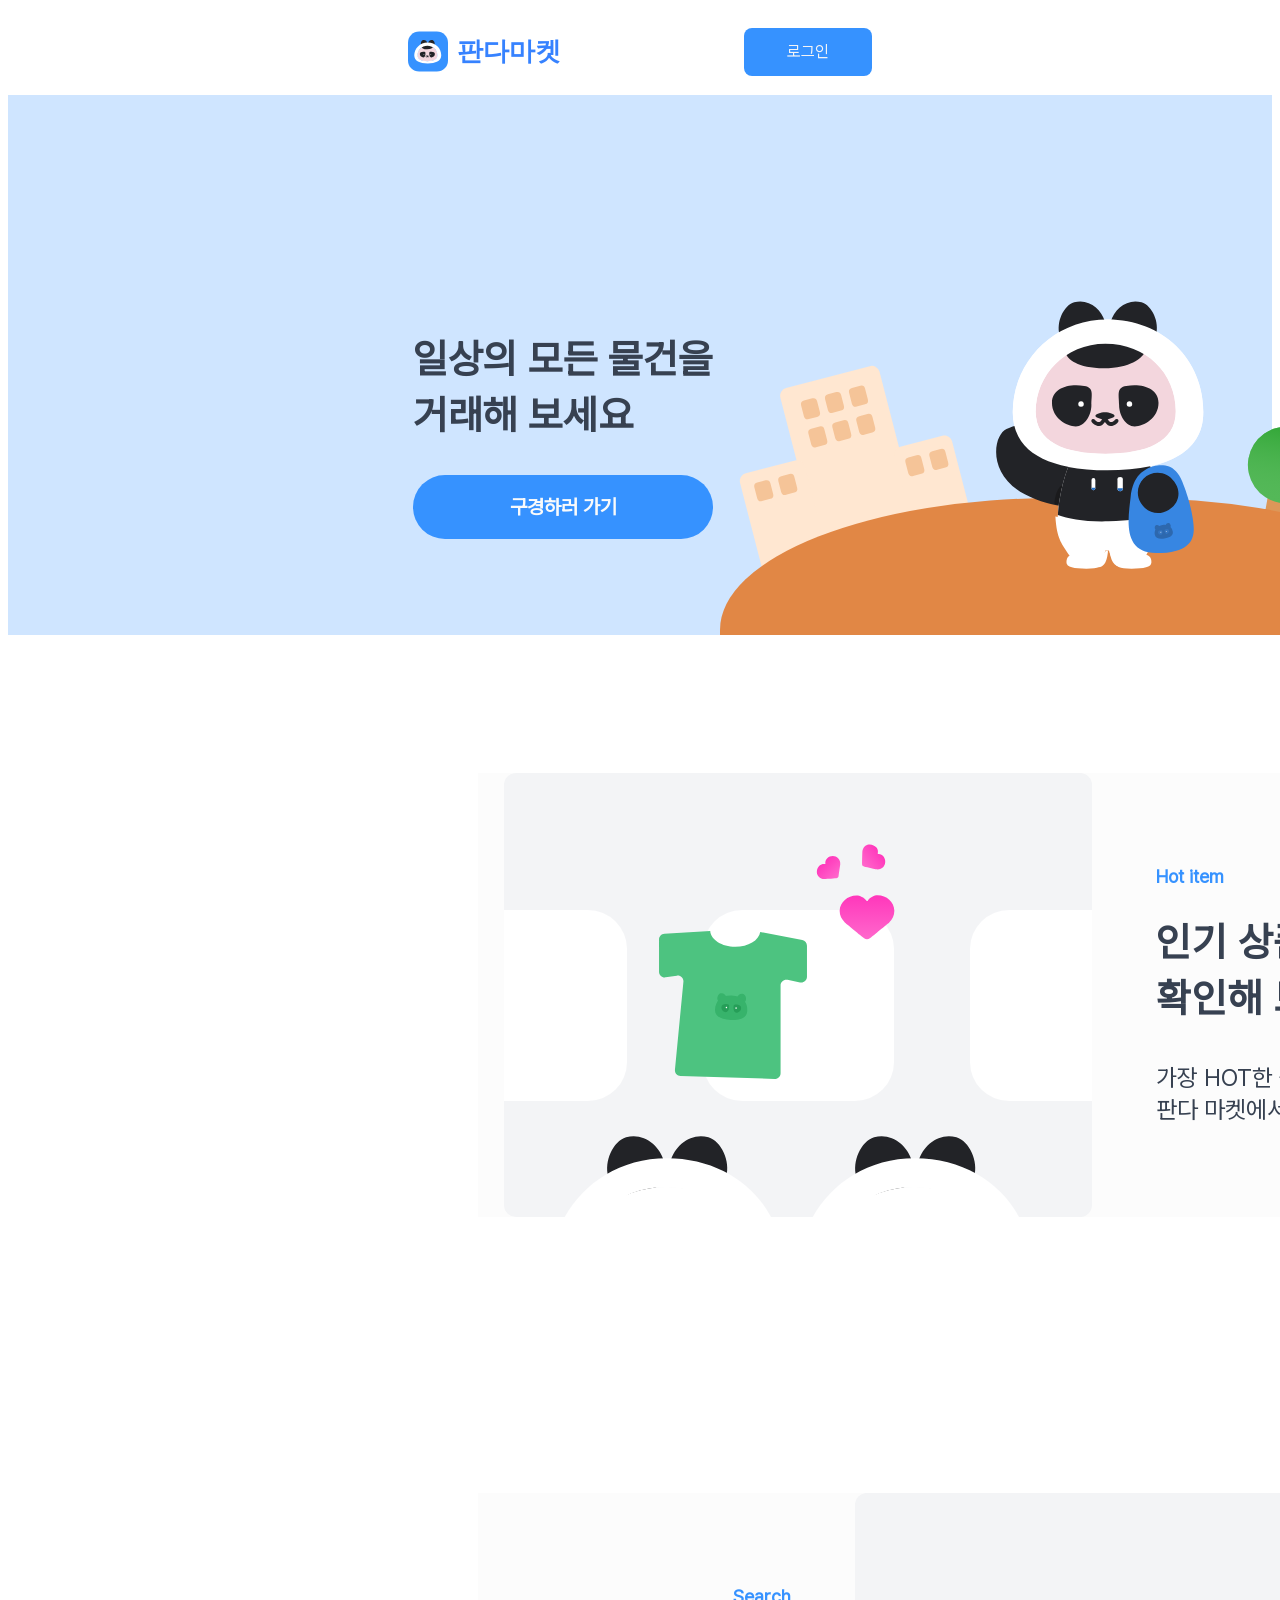
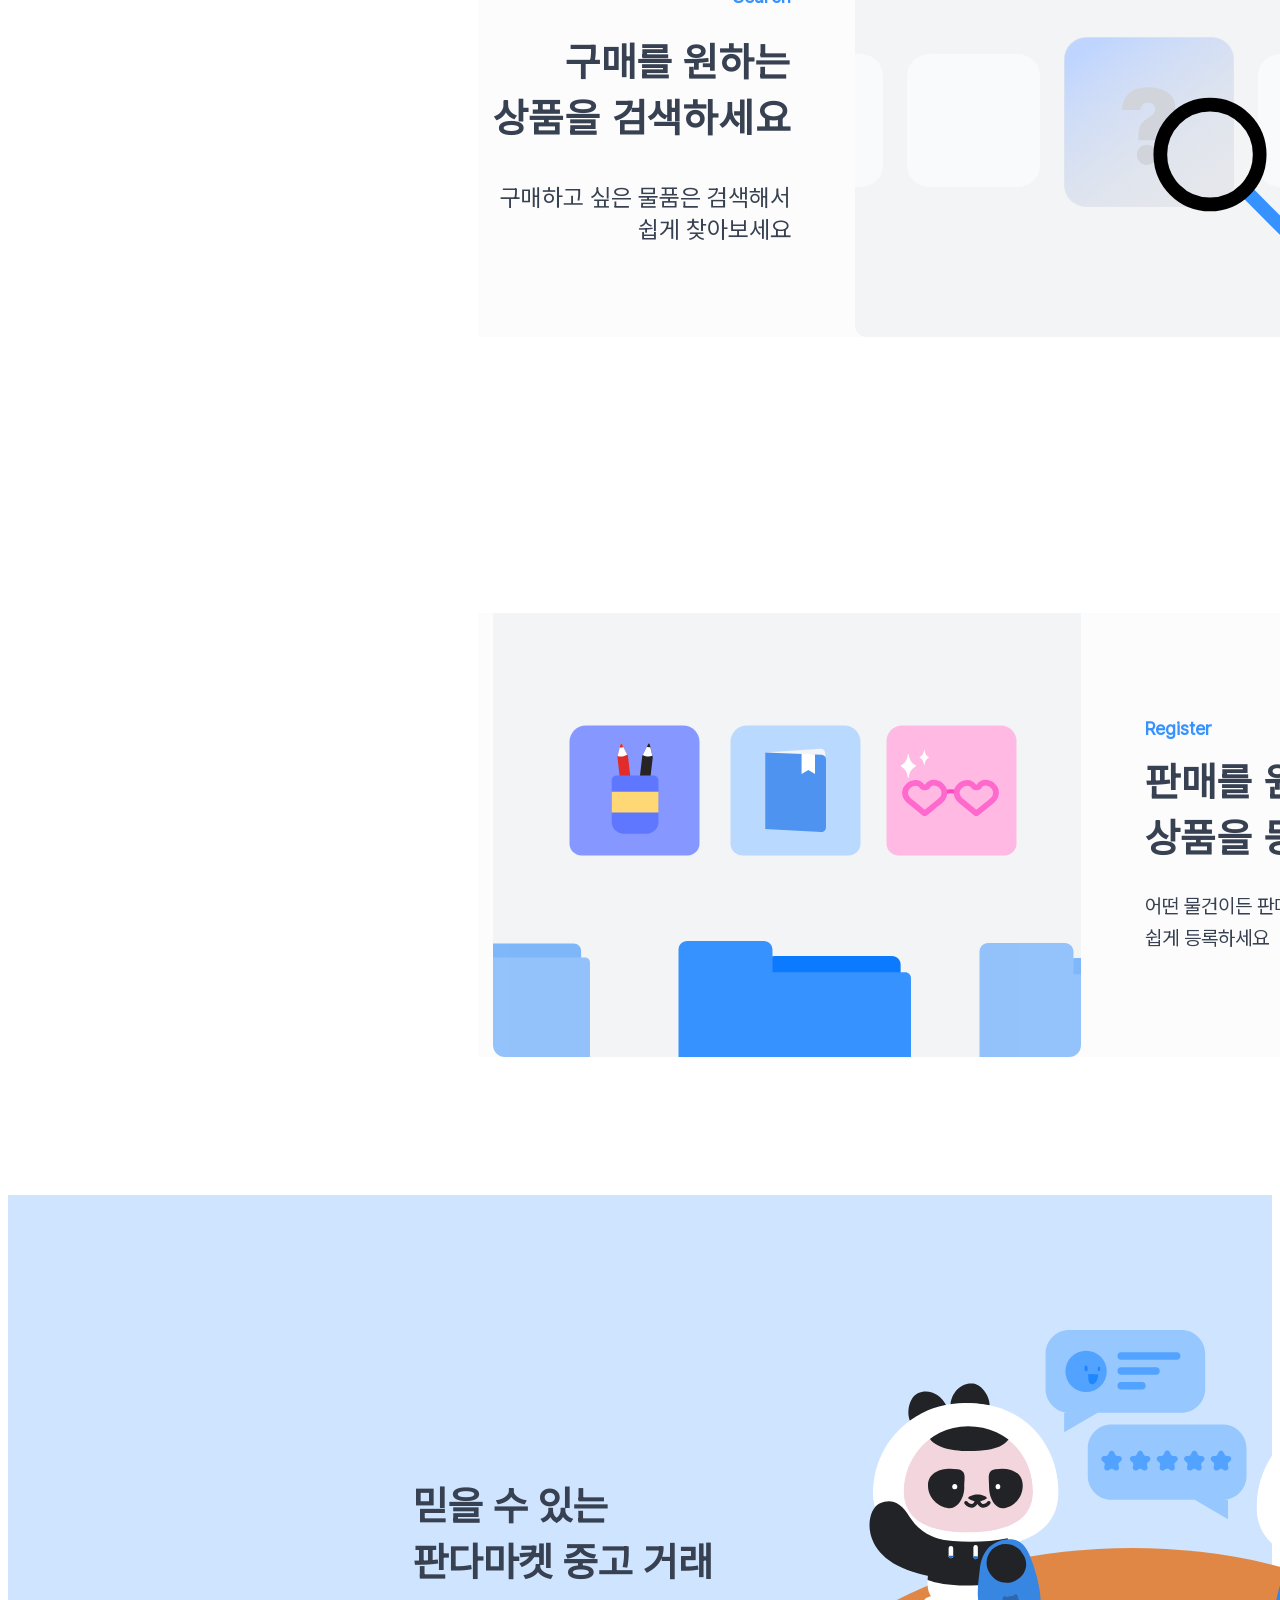
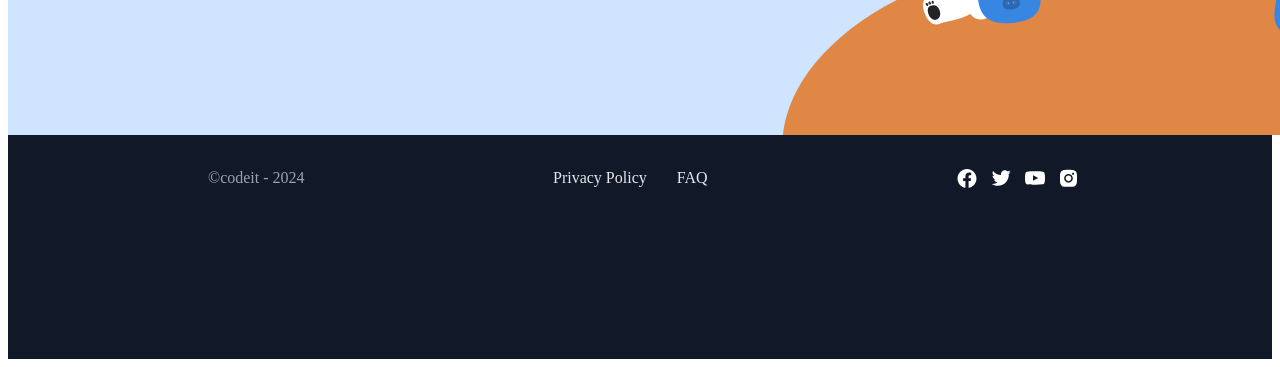
==== index.html @ dc5af56f "스프린트1 미션 제출" ====
<!DOCTYPE html>
<html lang="ko">
  <head>
    <meta charset="utf-8">
    <title>Mission 1</title>
    <link rel="stylesheet" href="./style.css">
    <link rel="stylesheet" href="./reset.css">
  </head>
  <body>
    <header class="navigation">
      <div class="container">
        <div class="logo">
          <img src="./imges/판다 얼굴.svg" alt="로고"/>
            <h1 class="title">판다마켓</h1>
        </div>
            <a class="a_login" href="/login">로그인</a>
      </div>
    </header>
    <div class="top">
      <div class="frame">
          <div class="link1">
            <div class="deal">일상의 모든 물건을</br> 거래해 보세요</div>
            <a class="look" href="/items">
              <div class="looktext">구경하러 가기</div>
            </a>
          </div>
          <div class="panda_full">
            <img class="buliding" src="./imges/Group 33673.svg" alt="건물"/>
            <div class="panda_img">
              <img class="pan_head" src="./imges/Ellipse 1.svg" alt="판다머리"/>
              <img class="pan_leftpaw" src="./imges/Ellipse 10.svg" alt="판다왼발"/>
              <img class="pan_rightpaw" src="./imges/Ellipse 9.svg" alt="판다오른발"/>
              <img class="pan_hoodright" src="./imges/Group 10.svg" alt="후드오른쪽"/>
              <img class="pan_hoodleft" src="./imges/Group 11.svg" alt="후드왼쪽"/>
              <img class="pan_bagimg" src="./imges/Group 14.svg" alt="가방그림"/>
              <img class="pan_face" src="./imges/Group 33650.svg" alt="얼굴"/>
              <img class="pan_hoodfront" src="./imges/Intersect.svg" alt="후드앞"/>
              <img class="pan_leftarm" src="./imges/Rectangle 2.svg" alt="왼팔"/>
              <img class="pan_upper" src="./imges/Subtract.svg" alt="상체"/>
              <img class="pan_rightarm" src="./imges/Vector 10.svg" alt="오른팔"/>
              <img class="pan_rightshoulder" src="./imges/Vector 13.svg" alt="오른어깨"/>
              <img class="pan_rightarmpit" src="./imges/Vector 14.svg" alt="오른겨"/>
              <img class="pan_rightback" src="./imges/Vector 15.svg" alt="오른뒷"/>
              <img class="pan_leftback" src="./imges/Vector 16.svg" alt="왼뒷"/>
              <img class="pan_front" src="./imges/Vector 3.svg" alt="앞"/>
              <img class="pan_rightthigh" src="./imges/Vector 4.svg" alt="오른벅지"/>
              <img class="pan_leftthigh" src="./imges/Vector 5.svg" alt="왼허벅지"/>
              <img class="pan_bag" src="./imges/Vector 6.svg" alt="가방"/>
            
            </div>
            <img class="tree1" src="./imges/Group 33588.svg" alt="나무"/>
            <img class="tree2" src="./imges/Group 33589.svg" alt="나무"/>
            <div class="floor"></div>
          </div>
      </div>
    </div>
    <div class="thebody">
        <div class="section1">
          <div class="box1">
              <div class="homeimg1">
                <div class="st_box1"></div>
                <div class="st_box2"></div>
                <div class="st_box3"></div>
                <img class="clothes" src="./imges/Group 33611.svg" alt="옷"/>
                <img class="heart1" src="./imges/Icon.svg" alt="하트"/>
                <img class="heart2" src="./imges/Icon2.svg" alt="하트"/>
                <img class="heart3" src="./imges/Icon3.svg" alt="하트"/>
                <img class="head1" src="./imges/Group 33627.svg" alt="머리"/>
                <img class="head2" src="./imges/Group 33628.svg" alt="머리"/>
              </div>
              <div class="tx1">
                <div class="text1">Hot item</div>
                <div class="text2"> 인기 상품을</br>확인해 보세요</div>
                <div class="text3">가장 HOT한 중고거래 물품을</br>판다 마켓에서 확인해 보세요</div>
              </div>
          </div>
        </div>
        <div class="section2">
          <div class="box2">
              <div class="tx2">
                <div class="text11">Search</div>
                <div class="text22">구매를 원하는</br>상품을 검색하세요</div>
                <div class="text33">구매하고 싶은 물품은 검색해서</br>쉽게 찾아보세요</div>
              </div>
              <div class="homeimg1">
                <div class="st2_box1"></div>
                <div class="st2_box2"></div>
                <div class="st2_box3"></div>
                <div class="st2_box4"></div>
                <div class="st2_box5"></div>
                <img class="question" src="./imges/Group 33629.svg" alt="물음표"/>
                <img class="glasses" src="./imges/Group 33604.svg" alt="돋보기"/>
              </div>
          </div>
        </div>
        <div class="section3">
          <div class="box3">
            <div class="homeimg3">
              <img class="file1" src="./imges/Group 33609.svg" alt="파일"/>
              <img class="file2" src="./imges/Group 33609.svg" alt="파일"/>
              <img class="file3" src="./imges/Group 33609.svg" alt="파일"/>
              <img class="pencil" src="./imges/Group 33615.svg" alt="연필통"/>
              <img class="note" src="./imges/Group 33619.svg" alt="노트"/>
              <img class="heartglasses" src="./imges/Group 33623.svg" alt="안경"/>
            </div>
            <div class="tx1">
              <div class="text1">Register</divs>
              <div class="text2">판매를 원하는</br>상품을 등록하세요</div>
              <div class="text3333">어떤 물건이든 판매하고 싶은 상품을</br>쉽게 등록하세요</div>
            </div>
          </div>
        </div>
      </div>
    </div>
    <div class="bottom">
      <div class="frame2">
        <div class="link2">
          <div class="deal2">믿을 수 있는</br> 판다마켓 중고 거래</div>
        </div>
        <div class="panda_full2">
          <div class="pandagroup">
            <div class="panda1">
              <img class="pan2_head" src="./imges/Ellipse 1.svg" alt="머리"/>
              <img class="pan2_ear" src="./imges/Group 1.svg" alt="귀"/>
              <img class="pan2_hoodright" src="./imges/Group 10.svg" alt="후드오른쪽"/>
              <img class="pan2_hoodleft" src="./imges/Group 11.svg" alt="후드왼쪽"/>
              <img class="pan2_bagimg" src="./imges/Group 14.svg" alt="가방그림"/>
              <img class="pan2_foot" src="./imges/Group 33651.svg" alt="발"/>
              <img class="pan2_leftleg" src="./imges/Group 33652.svg" alt="왼다리"/>
              <img class="pan2_face" src="./imges/Group 33655.svg" alt="얼굴"/>
              <img class="pan2_toe" src="./imges/Group 33684.svg" alt="발가락"/>
              <img class="pan2_hoodfront" src="./imges/Intersect.svg" alt="후드앞"/>
              <img class="pan2_leftarm" src="./imges/Rectangle 2.svg" alt="왼팔"/>
              <img class="pan2_rightarm" src="./imges/Vector 17.svg" alt="오른팔"/>
              <img class="pan2_leftfoot" src="./imges/Vector 29.svg" alt="왼발"/>
              <img class="pan2_front" src="./imges/Vector 3.svg" alt="앞"/>
              <img class="pan2_bag" src="./imges/Vector 6.svg" alt="가방"/>
            </div>
            <div class="panda2">
              <img class="pan2_head" src="./imges/Ellipse 1.svg" alt="머리"/>
              <img class="pan2_eye" src="./imges/Group 33687.svg" alt="눈"/>
              <img class="pan2_ear" src="./imges/Group 1.svg" alt="귀"/>
              <img class="pan2_hoodright" src="./imges/Group 10.svg" alt="후드오른쪽"/>
              <img class="pan2_hoodleft" src="./imges/Group 11.svg" alt="후드왼쪽"/>
              <img class="pan2_bagimg" src="./imges/Group 14.svg" alt="가방그림"/>
              <img class="pan2_foot" src="./imges/Group 33651.svg" alt="발"/>
              <img class="pan2_leftleg" src="./imges/Group 33652.svg" alt="왼다리"/>
              <img class="pan2_face" src="./imges/Group 336511.svg" alt="얼굴" style="transform: scaleX(-1);"/>
              <img class="pan2_toe" src="./imges/Group 33684.svg" alt="발가락"/>
              <img class="pan2_hoodfront" src="./imges/Intersect.svg" alt="후드앞"/>
              <img class="pan2_leftarm" src="./imges/Rectangle 2.svg" alt="왼팔"/>
              <img class="pan2_rightarm" src="./imges/Vector 17.svg" alt="오른팔"/>
              <img class="pan2_leftfoot" src="./imges/Vector 29.svg" alt="왼발"/>
              <img class="pan2_front" src="./imges/Vector 3.svg" alt="앞"/>
              <img class="pan2_bag" src="./imges/Vector 6.svg" alt="가방"/>
            </div>
          <div class="panda2">

            </div>
            <img class="chatbox1" src="./imges/Group 33693.svg" alt="말풍선"/>
            <img class="chatbox2" src="./imges/Group 33694.svg" alt="말풍선"/>
            <div class="floor2"></div>
          </div>
        </div>
    </div>
    </div>
    <footer class="navigation2">
        <div class="footerframe">
          <div class="footertext">©codeit - 2024</div>
          <div class="footertext2">
            <a class="ft" href="/privacy">Privacy Policy</a>
            <a class="ft" href="/faq">FAQ</a>
          </div>
          <div class="footerimg">
            <a href="https://www.facebook.com" target="_blank"><img class="footericon" src="./imges/Group.svg" alt="페이스북"/> </a>
            <a href="https://www.twitter.com" target="_blank"><img class="footericon" src="./imges/ic_twitter.svg" alt="트위터"/></a>
            <a href="https://www.youtube.com" target="_blank"><img class="footericon" src="./imges/Group2.svg" alt="유튜브"/></a>
            <a href="https://www.instagram.com" target="_blank"><img class="footericon" src="./imges/ic_instagram.svg" alt="인스타그램"/></a>
          </div>
        </div>
    </footer>
  </body>
</html>
---- style.css ----
@font-face {
    font-family: 'Pretendard';
    src: url('./PretendardVariable.woff2') format('woff2');
    font-weight: normal;
    font-style: normal;
  }

.container{
    display: flex;
    justify-content: space-between;
    align-items: center;
    width: 100%;
    max-width: 1920px;
    margin: 0 auto;
    padding: 0 200px;
    box-sizing: border-box;
}

.navigation{
    /* display: flex; */
    padding: 9px 200px;
    position: sticky;
    top: 0px;
    background-color: #fff;
    z-index: 15;
}

.logo{
    display: flex;
    gap: 8.592px;
}

.title{
    color: #3682ff;
    font-family: "ROKAF Sans";
    font-size: 25.633px;
    font-style: normal;
    font-weight: 700;
    line-height: normal;
}

.a_login{
    text-decoration: none;
    display: flex;
    width: 128px;
    height: 48px;
    /* padding: 12px 23px; */
    justify-content: center;
    align-items: center;

    border-radius: 8px;
    background-color: #3692ff;

    color: #f3f4f6;
    font-family: Pretendard;
    cursor: pointer;
}

.top{
    background-color: #cfe5ff;
    height: 540px;
    flex-shrink: 0;
}

.frame{
    max-width: 1110px;
    display: inline-flex;
    align-items: center;
    gap: 7px;
    margin: 200px 405px 0px;
}

.link1{
    display: flex;
    padding-bottom: 60px;
    flex-direction: column;
    justify-content: center;
    align-items: flex-start;
    gap: 32px;
}

.deal{
    color: #374151;
    font-family: Pretendard;
    font-size: 40px;
    font-style: normal;
    font-weight: 700;
    line-height: 140%;
    flex-shrink: 0;
    white-space: nowrap;
}

.look{
    display: flex;
    padding: 16px 124px;
    justify-content: center;
    align-items: center;
    gap: 10px;

    border-radius: 40px;
    background-color: #3692ff;
    text-decoration: none;
    
}
.looktext{
    color: #f9fafb;
    text-align: center;
    font-family: Pretendard;
    font-size: 20px;
    font-style: normal;
    font-weight: 600;
    line-height: 32px;
    flex-shrink: 0;
    cursor: pointer;
}

.panda_full{
    display: flex;
    width: 746px;
    height: 340px;
    padding-right: 0px;
    justify-content: center;
    align-items: center;
    flex-shrink: 0;
    position: relative;
}
.panda_img{
    width: 208.186px;
    height: 273.636px;
    flex-shrink: 0;
    position: absolute;
    top: 0px;
    left: 276px;
    right: 262px;
    bottom: 223px;
}
.pan{
    flex-shrink: 0;
    position: absolute;
    z-index: 1;
}

.pan_head{
    position: absolute;
    width: 192.464px;
    height: 151.365px;
    top: 24.1px;
    left: 15.7px;
    right: 0px;
    bottom: 98.2px;
    z-index: 1;
}

.pan_leftpaw{
    position: absolute;
    width: 38.526px;
    height: 16.698px;
    top: 256.94px;
    left: 118.46px;
    right: 51.2px;
    bottom: 0px;
    z-index: 1;
}

.pan_rightpaw{
    position: absolute;
    width: 38.526px;
    height: 16.698px;
    top: 256.94px;
    left: 69.23px;
    right: 100.43px;
    bottom: 0px;
    z-index: 1;
}

.pan_hoodright{
    position: absolute;
    width: 5.351px;
    height: 16.16px;
    top: 180.99px;
    left: 94.65px;
    right: 108.18px;
    bottom: 76.49px;
    z-index: 5;
}
.pan_hoodleft{
    position: absolute;
    width: 5.351px;
    height: 16.16px;
    top: 180.99px;
    left: 121.41px;
    right: 81.43px;
    bottom: 76.49px;
    z-index: 5;
}

.pan_bagimg{
    position: absolute;
    width: 21.014px;
    height: 17.407px;
    transform: rotate(-4.491deg);
    top: 228px;
    left: 157px;
    right: 29.1px;
    bottom: 26.6px;
    z-index: 9;
}

.pan_face{
    position: absolute;
    width: 192.464px;
    height: 175.604px;
    top: 0px;
    left: 15.7px;
    right: 0px;
    bottom: 98px;
    z-index: 3;
}

.pan_hoodfront{
    position: absolute;
    width: 103.692px;
    height: 56.124px;
    top: 171px;
    left: 60.7px;
    right: 43.8px;
    bottom: 46.2px;
    z-index: 4;
}

.pan_leftarm{
    position: absolute;
    width: 48.87px;
    height: 42.192px;
    transform: rotate(-61.149deg);
    top: 177px;
    left: 138px;
    right: 10.3px;
    bottom: 46.5px;
    z-index: 8;
}

.pan_upper{
    position: absolute;
    width: 103.817px;
    height: 83.324px;
    top: 172px;
    left: 60.7px;
    right: 43.7px;
    bottom: 17.9px;
    z-index: 1;
}

.pan_rightarm{
    position: absolute;
    width: 96.52px;
    height: 81.474px;
    top: 130px;
    left: 0px;
    right: 112px;
    bottom: 62.1px;
    z-index: 1;
}

.pan_rightshoulder{
    position: absolute;
    width: 5.886px;
    height: 10.773px;
    top: 172px;
    left: 67.4px;
    right: 135px;
    bottom: 91px;
    z-index: 1;
}

.pan_rightarmpit{
    position: absolute;
    width: 9.672px;
    height: 22.085px;
    top: 189px;
    left: 57.7px;
    right: 141px;
    bottom: 63px;
    z-index: 1;
}

.pan_rightback{
    position: absolute;
    width: 10.233px;
    height: 17.439px;
    top: 255px;
    left: 102px;
    right: 96.3px;
    bottom: 1.08px;
    z-index: 1;
}

.pan_leftback{
    position: absolute;
    width: 16.053px;
    height: 18.045px;
    top: 255px;
    left: 113px;
    right: 79.3px;
    bottom: 0.27px;
    z-index: 1;
}

.pan_front{
    position: absolute;
    width: 103.817px;
    height: 86.185px;
    top: 168px;
    left: 60.7px;
    right: 43.7px;
    bottom: 19.4px;
    z-index: 1;
}

.pan_rightthigh{
    position: absolute;
    width: 50.821px;
    height: 49.262px;
    transform: rotate(-3.44deg);
    top: 218px;
    left: 60.4px;
    right: 94.1px;
    bottom: 3.06px;
    z-index: 1;
}

.pan_leftthigh{
    position: absolute;
    width: 50.821px;
    height: 49.262px;
    top: 218px;
    left: 111px;
    right: 43.5px;
    bottom: 3.06px;
    z-index: 1;
}

.pan_bag{
    position: absolute;
    width: 66.322px;
    height: 88.878px;
    top: 170px;
    left: 132px;
    right: 9.42px;
    bottom: 14.5px;
    z-index: 7;
}

.floor{
    position: absolute;
    width: 746px;
    height: 292.766px;
    flex-shrink: 0;
    top: 203px;
    border-radius: 45%;
    background-color: #d7a37e;
    background: linear-gradient(180deg, #E18745 46.7%, rgba(215, 163, 126, 0.00) 46%);
    z-index: 0;
}

.tree1{
    position: absolute;
    top: 125px;
    left: 518px;
    right: 136px;
    bottom: 257px;
}
.tree2{
    position: absolute;
    top: 147px;
    left: 610px;
    right: 31.4px;
    bottom: 226px;
}

.buliding{
    position: absolute;
    top: 54.7px;
    left: 0px;
    right: 490px;
    bottom: 203px;
}

.thebody {
    display: inline-flex;
    flex-direction: column;
    align-items: flex-start;
    max-width: 1920px;
}

.section1{
    flex-shrink: 0;
    display: flex;
    background-color: #fff;
    padding: 138px 344px;
    flex-direction: column;
    justify-content: center;
    align-items: center;
    gap: 10px;
    position: relative;
    max-width: 1920px;
}

.section2{
    display: flex;
    background-color: #fff;
    padding: 138px 342px;
    flex-direction: column;
    justify-content: center;
    align-items: center;
    gap: 10px;
    position: relative;
    max-width: 1920px;
}

.section3{
    display: flex;
    background-color: #fff;
    max-width: 1920px;
    padding: 138px 360px;
    flex-direction: column;
    justify-content: center;
    align-items: center;
    gap: 10px;
    position: relative;
}

.box1{
    display: inline-flex;
    width: 980px;
    height: 444px;
    justify-content: center;
    align-items: center;
    gap: 64px;
    margin: 0px 126px 0px 126px;
    position: relative;
    background-color: #fcfcfc;
}

.homeimg1{
    position: relative;
    display: flex;
    width: 588px;
    height: 444px;
    justify-content: center;
    align-items: center;
    flex-shrink: 0;
    
    border-radius: 12px;
    background-color: #f3f4f6;
    overflow: hidden;
}

.clothes{
    position: absolute;
    width: 148px;
    height: 147.947px;
    flex-shrink: 0;
    top: 158px;
    left: 155px;
    right: 285px;
    bottom: 138px;
    z-index: 1;
}

.heart1{
    position: absolute;
    width: 56px;
    height: 44.901px;
    flex-shrink: 0;
    top: 122px;
    left: 335px;
    right: 197px;
    bottom: 277px;
    z-index: 1;
}

.heart2{
    position: absolute;
    width: 30.009px;
    height: 24.047px;
    transform: rotate(-21.453deg);
    flex-shrink: 0;
    top: 83.2px;
    left: 310px;
    right: 241px;
    bottom: 327px;
    z-index: 1;
}

.heart3{
    position: absolute;
    width: 30.013px;
    height: 24.044px;
    transform: rotate(26.017deg);
    flex-shrink: 0;
    top: 72.2px;
    left: 354px;
    right: 197px;
    bottom: 337px;
    z-index: 1;
}

.head1{
    position: absolute;
    width: 232.948px;
    height: 211.134px;
    flex-shrink: 0;
    top: 315px;
    left: 47px;
    right: 308px;
    bottom: -82px;
    z-index: 1;
}

.head2{
    position: absolute;
    width: 232.948px;
    height: 211.134px;
    flex-shrink: 0;
    top: 315px;
    left: 295px;
    right: 60.1px;
    bottom: -82px;
    z-index: 1;
}

/* .st{
    width: 191px;
    height: 191px;
    flex-shrink: 0;

    border-radius: 39px;
    background-color: #E18745;
} */

.st_box1{
    position: absolute;
    width: 191px;
    height: 191px;
    flex-shrink: 0;

    border-radius: 39px;
    background-color: #fff;
    top: 137px;
    left: 466px;
    right: -69px;
    bottom: 116px;
}

.st_box2{
    position: absolute;
    width: 191px;
    height: 191px;
    flex-shrink: 0;

    border-radius: 39px;
    background-color: #fff;
    top: 137px;
    left: 199px;
    right: 198px;
    bottom: 116px;
}

.st_box3{
    position: absolute;
    width: 191px;
    height: 191px;
    flex-shrink: 0;

    border-radius: 39px;
    background-color: #fff;
    top: 137px;
    left: -68px;
    right: 465px;
    bottom: 116px;
}

.tx1{
    display: flex;
    flex-direction: column;
    align-items: flex-start;
    gap: 12px;
    /* position: relative; */
    left: 64px;
    z-index: 10;
    flex-shrink: 0;
}

.text1{
    color: #3692ff;
    font-family: Pretendard;
    font-size: 18px;
    font-style: normal;
    font-weight: 700;
    line-height: 26px;
}

.text2{
    color: #374151;
    font-family: Pretendard;
    font-size: 40px;
    font-style: normal;
    font-weight: 700;
    line-height: 140%;
    letter-spacing: 0.8px;
    padding: 12px 0px 24px 0px;
}

.text3{
    color: #374151;
    font-family: Pretendard;
    font-size: 24px;
    font-style: normal;
    font-weight: 500;
    line-height: 32px;
}

.box2{
    display: flex;
    width: 980px;
    height: 444px;
    justify-content: center;
    align-items: center;
    gap: 64px;
    margin: 0px 128px 0px 128px;
    position: relative;
    background-color: #fcfcfc;
}

.tx2{
    display: flex;
    flex-direction: column;
    gap: 12px;
    /* position: relative; */
    right: 64px;
    z-index: 5;
    flex-shrink: 0;
}

.text11{
    color: #3692ff;
    text-align: right;
    font-family: Pretendard;
    font-size: 18px;
    font-style: normal;
    font-weight: 700;
    line-height: 26px;
}

.text22{
    color: #374151;
    text-align: right;
    font-family: Pretendard;
    font-size: 40px;
    font-style: normal;
    font-weight: 700;
    line-height: 140%;
    letter-spacing: 0.8px;
    padding: 12px 0px 24px 0px;
}

.text33{
    color: #374151;
    text-align: right;
    font-family: Pretendard;
    font-size: 24px;
    font-style: normal;
    font-weight: 500;
    line-height: 32px;
}

.st2_box1{
    position: absolute;
    width: 133px;
    height: 133px;
    flex-shrink: 0;

    border-radius: 22px;
    background-color: #f9fafb;
    top: 161px;
    left: 52px;
    right: 403px;
    bottom: 150px;
}

.st2_box2{
    position: absolute;
    width: 133px;
    height: 133px;
    flex-shrink: 0;

    border-radius: 22px;
    background-color: #f9fafb;
    top: 161px;
    left: -105px;
    right: 560px;
    bottom: 150px;
}

.st2_box3{
    position: absolute;
    width: 133px;
    height: 133px;
    flex-shrink: 0;

    border-radius: 22px;
    background-color: #f9fafb;
    top: 161px;
    left: 403px;
    right: 52px;
    bottom: 150px;
}

.st2_box4{
    position: absolute;
    width: 133px;
    height: 133px;
    flex-shrink: 0;

    border-radius: 22px;
    background-color: #f9fafb;
    top: 161px;
    left: 560px;
    right: 105px;
    bottom: 150px;
}

.st2_box5{
    position: absolute;
    width: 170px;
    height: 170.384px;
    flex-shrink: 0;

    border-radius: 22px;
    background-color: #e5e7eb;
    top: 143.32px;
    left: 209px;
    right: 209px;
    bottom: 130.29px;
}

.question {
    position: absolute;
    width: 170px;
    height: 170.384px;
    flex-shrink: 0;
    top: 143.32px;
    left: 209px;
    right: 209px;
    bottom: 130.29px;
    z-index: 3;
}

.glasses {
    position: absolute;
    width: 141.215px;
    height: 141.854px;
    flex-shrink: 0;
    top: 203.46px;
    left: 298px;
    right: 148.79px;
    bottom: 98.69px;
    z-index: 4;
}

.box3{
    display: flex;
    width: 980px;
    height: 444px;
    justify-content: center;
    align-items: center;
    gap: 64px;
    margin: 0px 110px 0px 110px;
    position: relative;
    background-color: #fcfcfc;
}

.homeimg3{
    position: relative;
    display: flex;
    width: 588px;
    height: 444px;
    justify-content: center;
    align-items: center;
    flex-shrink: 0;
    
    border-radius: 0px 0px 12px 12px;
    background-color: #f3f4f6;
    overflow: hidden;
}

.text3333{
    color: #374151;
    font-family: Pretendard;
    font-size: 20px;
    font-style: normal;
    font-weight: 500;
    line-height: 32px;
}

.file1{
    position: absolute;
    display: inline-flex;
    width: 200px;
    height: 188.178px;
    padding: 23px 23.512px 0px 28px;
    align-items: center;
    top: 260px;
    left: -131px;
    right: 450px;
    bottom: 49.18px;

    opacity: 0.5;
}

.file2{
    position: absolute;
    display: inline-flex;
    width: 232.488px;
    height: 188.178px;
    padding: 23px 23.512px 0px 28px;
    align-items: center;
    top: 282px;
    left: 458px;
    right: -163px;
    bottom: 0px;

    opacity: 0.5;
}

.file3{
    position: absolute;
    display: inline-flex;
    width: 232.488px;
    height: 188.178px;
    padding: 23px 23.512px 0px 28px;
    align-items: center;
    top: 280px;
    left: 157px;
    right: 178.51px;
    bottom: 48.81px;
}

.pencil{
    position: absolute;
    width: 131px;
    height: 131.296px;
    flex-shrink: 0;
    top: 111.25px;
    left: 76px;
    right: 381px;
    bottom: 201.45px;
}

.note{
    position: absolute;
    width: 131px;
    height: 131.296px;
    flex-shrink: 0;
    top: 111.25px;
    left: 237px;
    right: 220px;
    bottom: 201.45px;
}

.heartglasses{
    position: absolute;
    width: 131px;
    height: 131.296px;
    flex-shrink: 0;
    top: 111.25px;
    left: 393px;
    right: 64px;
    bottom: 201.45px;
}

.bottom{
    background-color: #cfe5ff;
    max-width: 1920px;
    height: 540px;
    flex-shrink: 0;
    /* margin: 143px 405px 0px 405px; */
}

.frame2{
    max-width: 1110px;
    max-height: 397px;
    display: inline-flex;
    align-items: center;
    gap: 69px;
    margin: 200px 405px 0px;
}

.link2{
    display: flex;
    padding-bottom: 60px;
    flex-direction: column;
    justify-content: center;
    align-items: flex-start;
    gap: 10px;
    flex-shrink: 0;
}

.deal2{
    display: flex;
    padding-bottom: 60px;
    justify-content: center;
    align-items: center;
    gap: 10px;

    flex-shrink: 0;

    color: #374151;
    font-family: Pretendard;
    font-size: 40px;
    font-style: normal;
    font-weight: 700;
    line-height: 140%;
}

.panda_full2{
    position: relative;
    display: flex;
    max-width: 746px;
    max-height: 397px;
    justify-content: center;
    align-items: center;
    flex-shrink: 0;
}

.pandagroup{
    width: 746px;
    height: 606.895px;
    flex-shrink: 0;
    margin-bottom: -80px;
}

.floor2{
    position: absolute;
    width: 700px;
    height: 400px;
    flex-shrink: 0;
    margin: 218px 0px 0px 0px;
    border-radius: 80%;
    background-color: #e3a578;
    background: linear-gradient(180deg, #e18745 46.7%, rgba(215, 163, 126, 0.00) 46%);
    z-index: 0;
}


.chatbox1{
    position: absolute;
    width: 161px;
    height: 103px;
    flex-shrink: 0;
    margin: 0px 322px 504px 263px;
    z-index: 1;
}

.chatbox2{
    position: absolute;
    width: 161.221px;
    height: 95.646px;
    flex-shrink: 0;
    margin: 93.6px 280px 418px 305px;
    z-index: 1;
}

.panda1{
    position: absolute;
    width: 189px;
    height: 295px;
    flex-shrink: 0;
    margin: 42.6px 469px 269px 87px;
    z-index: 4;
}

.pan2_head{
    position: absolute;
    width: 186.74px;
    height: 145.89px;
    flex-shrink: 0;
    margin: 30px 0px 121px 2.79px;
    z-index: 2;
}

.pan2_ear{
    position: absolute;
    width: 109.181px;
    height: 59.62px;
    transform: rotate(-4.97deg);
    flex-shrink: 0;
    margin: 5px 50.7px 227px 24.9px;
    z-index: 1;
}

.pan2_hoodright{
    position: absolute;
    width: 5.192px;
    height: 15.575px;
    flex-shrink: 0;
    margin: 171px 105px 100px 79.4px;
    z-index: 10;
}

.pan2_hoodleft{
    position: absolute;
    width: 5.192px;
    height: 15.575px;
    flex-shrink: 0;
    margin: 171px 80.5px 100px 104px;
    z-index: 10;
}

.pan2_bagimg{
    position: absolute;
    width: 20.388px;
    height: 17.497px;
    transform: rotate(-4.52deg);
    flex-shrink: 0;
    margin: 221px 28.2px 52.2px 132px;
    z-index: 20;
}

.pan2_foot{
    position: absolute;
    width: 72.973px;
    height: 74.093px;
    flex-shrink: 0;
    margin: 198.12px 44.35px 0px 47.24px;
    z-index: 5;
}

.pan2_leftleg{
    position: absolute;
    width: 52.086px;
    height: 53.992px;
    transform: rotate(-47.045deg);
    flex-shrink: 0;
    margin: 175px 31px 17.5px 83.5px;
    z-index: 5;
}

.pan2_face{
    position: absolute;
    width: 177.073px;
    height: 145.89px;
    flex-shrink: 0;
    top: 30px;
    left: 12.5px;
    right: 0px;
    bottom: 121px;
    z-index: 5;
}

.pan2_toe{
    position: absolute;
    width: 10.859px;
    height: 7.095px;
    flex-shrink: 0;
    margin: 227px 119px 51.1px 55.1px;
    z-index: 10;
}

.pan2_hoodfront{
    position: absolute;
    width: 88.866px;
    height: 54.093px;
    flex-shrink: 0;
    top: 162px;
    left: 58.1px;
    right: 42.6px;
    bottom: 71.1px;
    z-index: 8;
}

.pan2_leftarm{
    position: absolute;
    width: 47.175px;
    height: 40.873px;
    transform: rotate(-61.063deg);
    flex-shrink: 0;
    margin: 170px 8px 50px 114px;
    z-index: 12;
}

.pan2_rightarm{
    position: absolute;
    width:  93.649px;
    height: 76.876px;
    flex-shrink: 0;
    margin: 128px 95.9px 84.1px 0px;
    z-index: 6;
}

.pan2_leftfoot{
    position: absolute;
    width:  27.999px;
    height: 24.504px;
    flex-shrink: 0;
    margin: 222px 46.4px 28.5px 100px;

}

.pan2_front{
    position: absolute;
    width:  89.297px;
    height: 83.067px;
    flex-shrink: 0;
    margin: 159px 42.1px 45.3px 58.1px;
}

.pan2_bag{
    position: absolute;
    width:  64.349px;
    height: 85.663px;
    flex-shrink: 0;
    margin: 165.8px 9px 60px 108px;
    z-index: 9;
}

.panda2{
    position: absolute;
    width: 189px;
    height: 295px;
    flex-shrink: 0;
    margin: 57.6px 84.6px 254px 475px;
    z-index: 4;
    transform: scaleX(-1);
}

.pan2_eye{
    position: absolute;
    width: 54px;
    height: 2;
    flex-shrink: 0;
    z-index: 15;
    margin: 111px 70px 183px 80px;
}



.navigation2{
    display: flex;
    max-width: 1920px;
    height: 160px;
    padding: 32px 0px;
    flex-direction: column;
    align-items: flex-start;
    gap: 10px;
    flex-shrink: 0;
    background-color: #111827;
}

.footerframe{
    display: flex;
    justify-content: space-between;
    align-items: center;
    align-self: stretch;
    max-width: 100%;
    padding: 0 200px;
    box-sizing: border-box;
    z-index: 10;
}

.footertext{
    color: #9ca3af;
    text-align: center;
    font-family: Pretemdard;
    font-size: 16px;
    font-style: normal;
    font-weight: 400;
    line-height: normal;
}

.footertext2{
    display: flex;
    align-items: flex-start;
    gap: 30px;
}

.ft{
    color: #e5e7eb;
    text-align: center;
    font-family: Pretemdard;
    font-size: 16px;
    font-style: normal;
    font-weight: 400;
    line-height: normal;
    cursor: pointer;
    text-decoration: none;
}

.footerimg{
    display: flex;
    width: 116px;
    align-items: flex-start;
    gap: 12px;
}

.footericon{
    display: flex;
    width: 20px;
    height: 20px;
    padding: 0.853px 1px 1.147px 1px;
    justify-content: center;
    align-items: center;
    flex-shrink: 0;
}
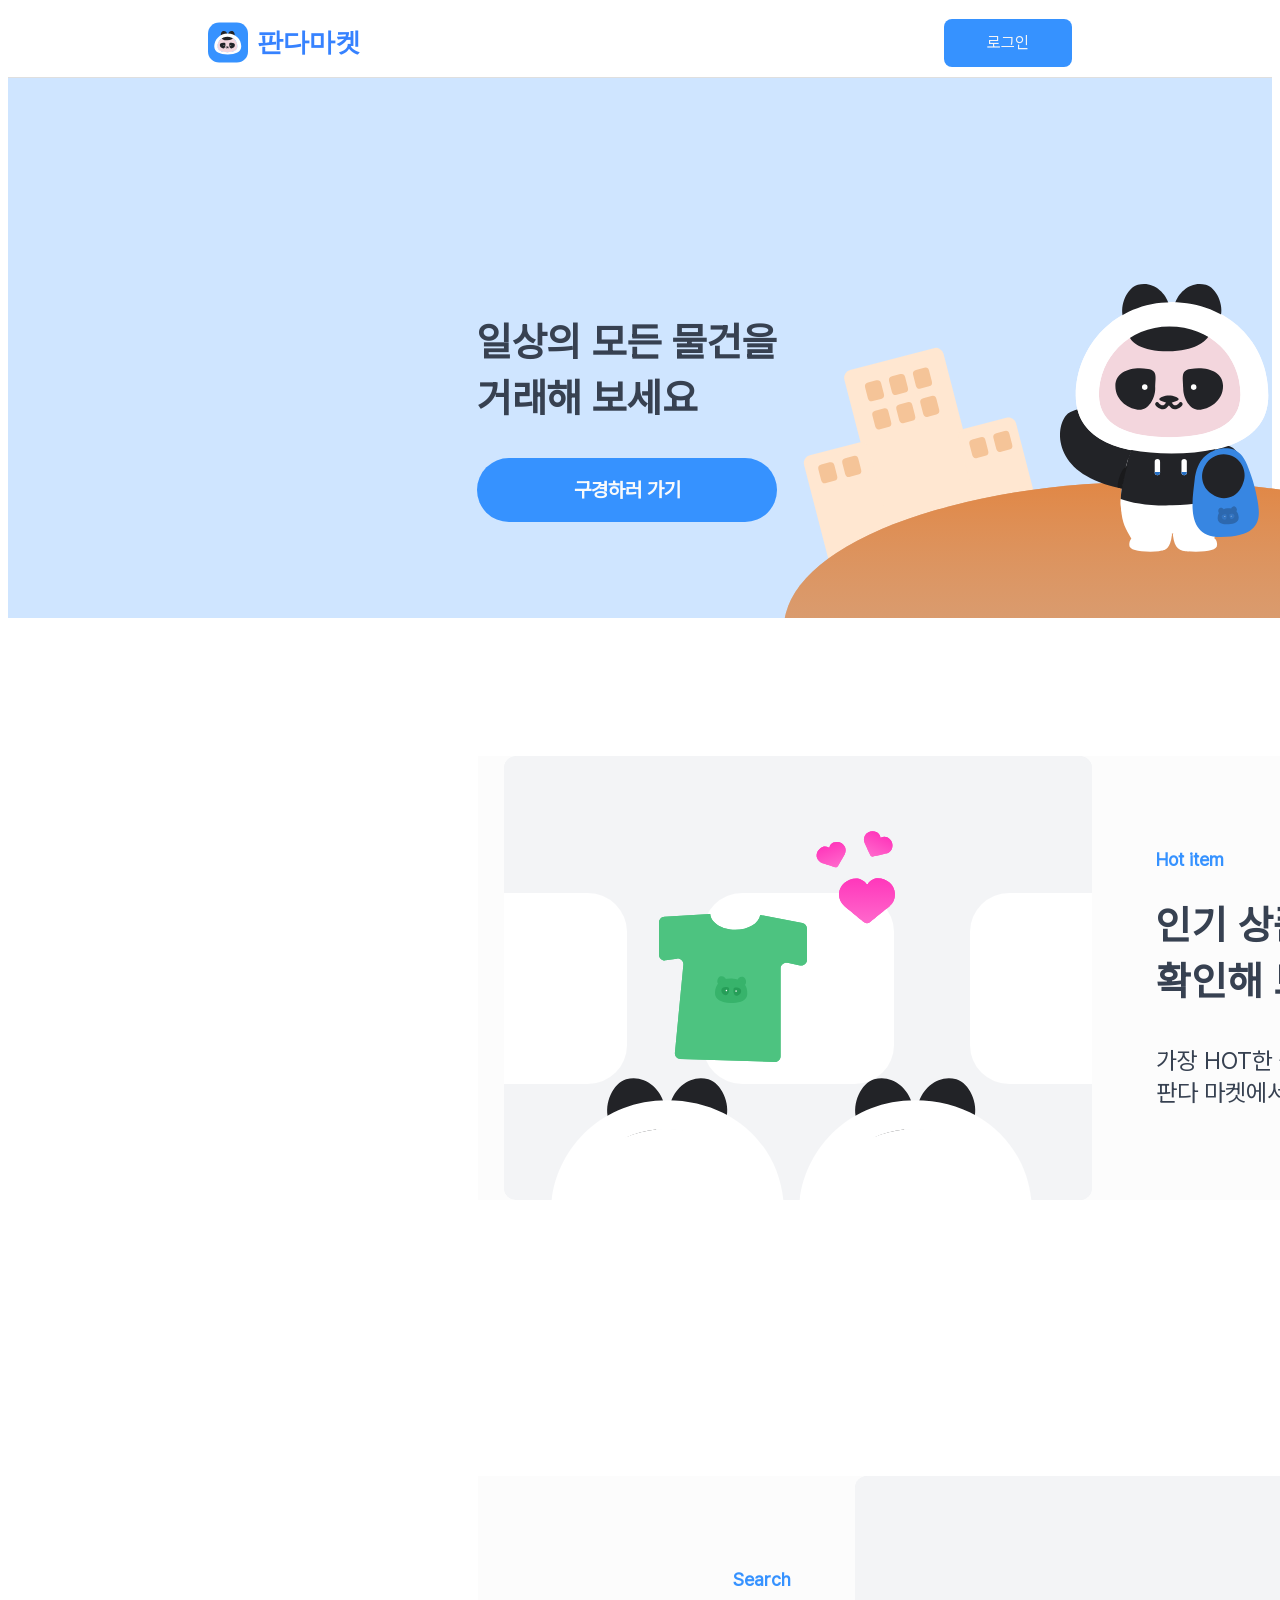
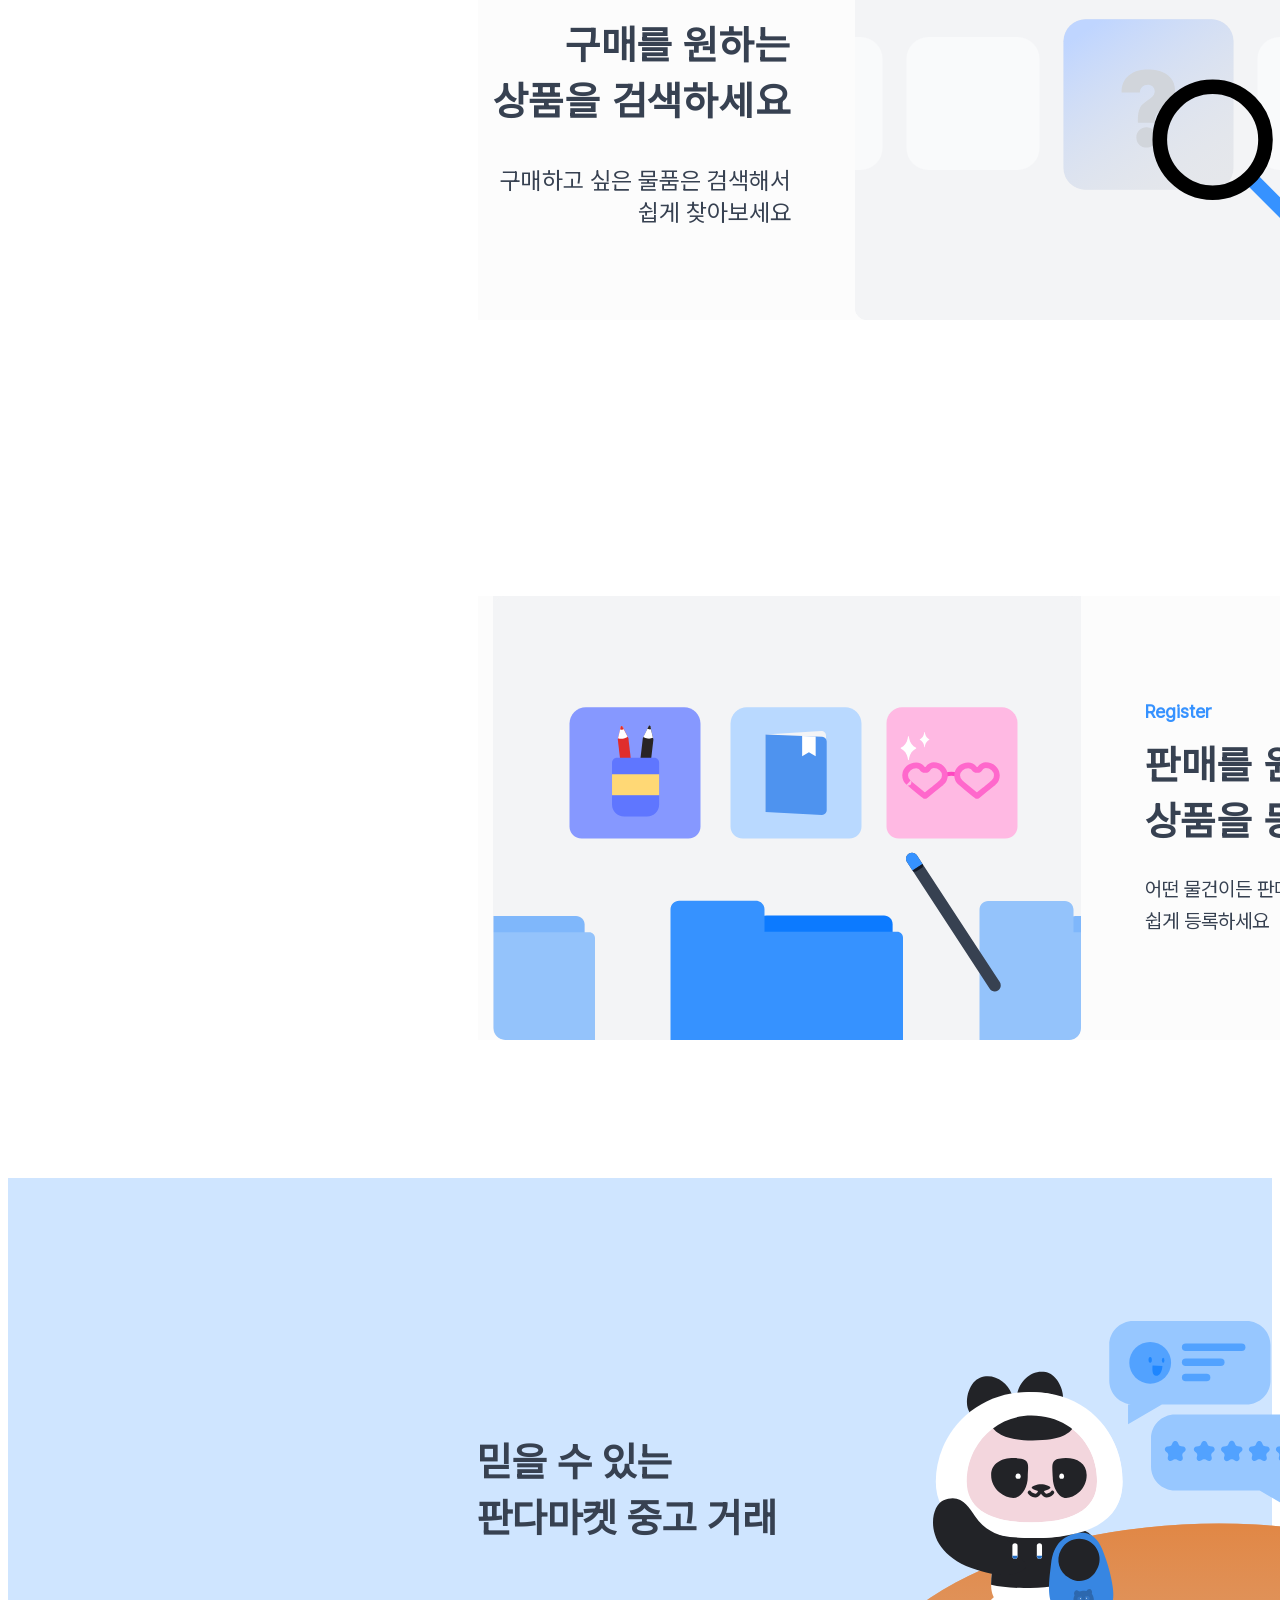
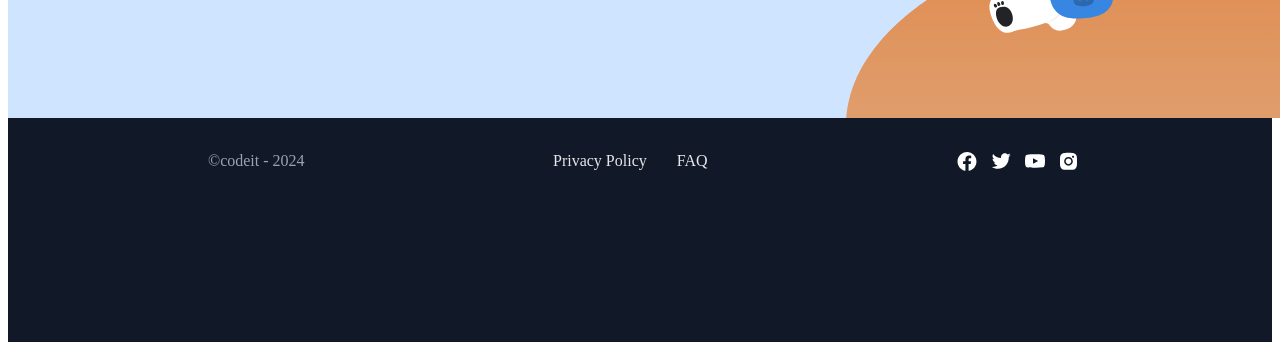
==== commit 7d0bc1e2: "스프린트1 미션 수정" ====
--- a/index.html
+++ b/index.html
@@ -7,67 +7,28 @@
     <link rel="stylesheet" href="./reset.css">
   </head>
   <body>
-    <header class="navigation">
-      <div class="container">
-        <div class="logo">
-          <img src="./imges/판다 얼굴.svg" alt="로고"/>
-            <h1 class="title">판다마켓</h1>
-        </div>
-            <a class="a_login" href="/login">로그인</a>
+    <header class="container">
+      <div class="logo">
+        <img src="./imges/판다 얼굴.svg" alt="로고"/>
+        <h1 class="title">판다마켓</h1>
       </div>
+        <a class="a_login" href="/login">로그인</a>
     </header>
     <div class="top">
       <div class="frame">
           <div class="link1">
             <div class="deal">일상의 모든 물건을</br> 거래해 보세요</div>
-            <a class="look" href="/items">
-              <div class="looktext">구경하러 가기</div>
-            </a>
+            <a class="look" href="/items"><div class="looktext">구경하러 가기</div></a>
           </div>
           <div class="panda_full">
-            <img class="buliding" src="./imges/Group 33673.svg" alt="건물"/>
-            <div class="panda_img">
-              <img class="pan_head" src="./imges/Ellipse 1.svg" alt="판다머리"/>
-              <img class="pan_leftpaw" src="./imges/Ellipse 10.svg" alt="판다왼발"/>
-              <img class="pan_rightpaw" src="./imges/Ellipse 9.svg" alt="판다오른발"/>
-              <img class="pan_hoodright" src="./imges/Group 10.svg" alt="후드오른쪽"/>
-              <img class="pan_hoodleft" src="./imges/Group 11.svg" alt="후드왼쪽"/>
-              <img class="pan_bagimg" src="./imges/Group 14.svg" alt="가방그림"/>
-              <img class="pan_face" src="./imges/Group 33650.svg" alt="얼굴"/>
-              <img class="pan_hoodfront" src="./imges/Intersect.svg" alt="후드앞"/>
-              <img class="pan_leftarm" src="./imges/Rectangle 2.svg" alt="왼팔"/>
-              <img class="pan_upper" src="./imges/Subtract.svg" alt="상체"/>
-              <img class="pan_rightarm" src="./imges/Vector 10.svg" alt="오른팔"/>
-              <img class="pan_rightshoulder" src="./imges/Vector 13.svg" alt="오른어깨"/>
-              <img class="pan_rightarmpit" src="./imges/Vector 14.svg" alt="오른겨"/>
-              <img class="pan_rightback" src="./imges/Vector 15.svg" alt="오른뒷"/>
-              <img class="pan_leftback" src="./imges/Vector 16.svg" alt="왼뒷"/>
-              <img class="pan_front" src="./imges/Vector 3.svg" alt="앞"/>
-              <img class="pan_rightthigh" src="./imges/Vector 4.svg" alt="오른벅지"/>
-              <img class="pan_leftthigh" src="./imges/Vector 5.svg" alt="왼허벅지"/>
-              <img class="pan_bag" src="./imges/Vector 6.svg" alt="가방"/>
-            
-            </div>
-            <img class="tree1" src="./imges/Group 33588.svg" alt="나무"/>
-            <img class="tree2" src="./imges/Group 33589.svg" alt="나무"/>
-            <div class="floor"></div>
+            <img src="./imges/Img_home_top.svg" alt="판다탑"/>
           </div>
       </div>
     </div>
     <div class="thebody">
         <div class="section1">
           <div class="box1">
-              <div class="homeimg1">
-                <div class="st_box1"></div>
-                <div class="st_box2"></div>
-                <div class="st_box3"></div>
-                <img class="clothes" src="./imges/Group 33611.svg" alt="옷"/>
-                <img class="heart1" src="./imges/Icon.svg" alt="하트"/>
-                <img class="heart2" src="./imges/Icon2.svg" alt="하트"/>
-                <img class="heart3" src="./imges/Icon3.svg" alt="하트"/>
-                <img class="head1" src="./imges/Group 33627.svg" alt="머리"/>
-                <img class="head2" src="./imges/Group 33628.svg" alt="머리"/>
-              </div>
+              <div class="homeimg1"><img src="./imges/Img_home_01.svg" alt="홈1" /></div>
               <div class="tx1">
                 <div class="text1">Hot item</div>
                 <div class="text2"> 인기 상품을</br>확인해 보세요</div>
@@ -82,27 +43,12 @@
                 <div class="text22">구매를 원하는</br>상품을 검색하세요</div>
                 <div class="text33">구매하고 싶은 물품은 검색해서</br>쉽게 찾아보세요</div>
               </div>
-              <div class="homeimg1">
-                <div class="st2_box1"></div>
-                <div class="st2_box2"></div>
-                <div class="st2_box3"></div>
-                <div class="st2_box4"></div>
-                <div class="st2_box5"></div>
-                <img class="question" src="./imges/Group 33629.svg" alt="물음표"/>
-                <img class="glasses" src="./imges/Group 33604.svg" alt="돋보기"/>
-              </div>
+              <div class="homeimg1"><img src="./imges/Img_home_02.svg" alt="홈2"/></div>
           </div>
         </div>
         <div class="section3">
           <div class="box3">
-            <div class="homeimg3">
-              <img class="file1" src="./imges/Group 33609.svg" alt="파일"/>
-              <img class="file2" src="./imges/Group 33609.svg" alt="파일"/>
-              <img class="file3" src="./imges/Group 33609.svg" alt="파일"/>
-              <img class="pencil" src="./imges/Group 33615.svg" alt="연필통"/>
-              <img class="note" src="./imges/Group 33619.svg" alt="노트"/>
-              <img class="heartglasses" src="./imges/Group 33623.svg" alt="안경"/>
-            </div>
+            <div class="homeimg3"><img src="./imges/Img_home_03.svg" alt="홈3"/></div>
             <div class="tx1">
               <div class="text1">Register</divs>
               <div class="text2">판매를 원하는</br>상품을 등록하세요</div>
@@ -118,49 +64,7 @@
           <div class="deal2">믿을 수 있는</br> 판다마켓 중고 거래</div>
         </div>
         <div class="panda_full2">
-          <div class="pandagroup">
-            <div class="panda1">
-              <img class="pan2_head" src="./imges/Ellipse 1.svg" alt="머리"/>
-              <img class="pan2_ear" src="./imges/Group 1.svg" alt="귀"/>
-              <img class="pan2_hoodright" src="./imges/Group 10.svg" alt="후드오른쪽"/>
-              <img class="pan2_hoodleft" src="./imges/Group 11.svg" alt="후드왼쪽"/>
-              <img class="pan2_bagimg" src="./imges/Group 14.svg" alt="가방그림"/>
-              <img class="pan2_foot" src="./imges/Group 33651.svg" alt="발"/>
-              <img class="pan2_leftleg" src="./imges/Group 33652.svg" alt="왼다리"/>
-              <img class="pan2_face" src="./imges/Group 33655.svg" alt="얼굴"/>
-              <img class="pan2_toe" src="./imges/Group 33684.svg" alt="발가락"/>
-              <img class="pan2_hoodfront" src="./imges/Intersect.svg" alt="후드앞"/>
-              <img class="pan2_leftarm" src="./imges/Rectangle 2.svg" alt="왼팔"/>
-              <img class="pan2_rightarm" src="./imges/Vector 17.svg" alt="오른팔"/>
-              <img class="pan2_leftfoot" src="./imges/Vector 29.svg" alt="왼발"/>
-              <img class="pan2_front" src="./imges/Vector 3.svg" alt="앞"/>
-              <img class="pan2_bag" src="./imges/Vector 6.svg" alt="가방"/>
-            </div>
-            <div class="panda2">
-              <img class="pan2_head" src="./imges/Ellipse 1.svg" alt="머리"/>
-              <img class="pan2_eye" src="./imges/Group 33687.svg" alt="눈"/>
-              <img class="pan2_ear" src="./imges/Group 1.svg" alt="귀"/>
-              <img class="pan2_hoodright" src="./imges/Group 10.svg" alt="후드오른쪽"/>
-              <img class="pan2_hoodleft" src="./imges/Group 11.svg" alt="후드왼쪽"/>
-              <img class="pan2_bagimg" src="./imges/Group 14.svg" alt="가방그림"/>
-              <img class="pan2_foot" src="./imges/Group 33651.svg" alt="발"/>
-              <img class="pan2_leftleg" src="./imges/Group 33652.svg" alt="왼다리"/>
-              <img class="pan2_face" src="./imges/Group 336511.svg" alt="얼굴" style="transform: scaleX(-1);"/>
-              <img class="pan2_toe" src="./imges/Group 33684.svg" alt="발가락"/>
-              <img class="pan2_hoodfront" src="./imges/Intersect.svg" alt="후드앞"/>
-              <img class="pan2_leftarm" src="./imges/Rectangle 2.svg" alt="왼팔"/>
-              <img class="pan2_rightarm" src="./imges/Vector 17.svg" alt="오른팔"/>
-              <img class="pan2_leftfoot" src="./imges/Vector 29.svg" alt="왼발"/>
-              <img class="pan2_front" src="./imges/Vector 3.svg" alt="앞"/>
-              <img class="pan2_bag" src="./imges/Vector 6.svg" alt="가방"/>
-            </div>
-          <div class="panda2">
-
-            </div>
-            <img class="chatbox1" src="./imges/Group 33693.svg" alt="말풍선"/>
-            <img class="chatbox2" src="./imges/Group 33694.svg" alt="말풍선"/>
-            <div class="floor2"></div>
-          </div>
+            <img src="./imges/Img_home_bottom.svg" alt="판다바텀" />
         </div>
     </div>
     </div>
@@ -180,4 +84,4 @@
         </div>
     </footer>
   </body>
-</html>
+</html>
--- a/style.css
+++ b/style.css
@@ -6,83 +6,76 @@
   }
 
 .container{
+    position: sticky;
+    width: 100%;
     display: flex;
     justify-content: space-between;
     align-items: center;
-    width: 100%;
-    max-width: 1920px;
     margin: 0 auto;
-    padding: 0 200px;
+    padding: 0 12.5rem;
     box-sizing: border-box;
-}
-
-.navigation{
-    /* display: flex; */
-    padding: 9px 200px;
-    position: sticky;
-    top: 0px;
-    background-color: #fff;
-    z-index: 15;
+    border-bottom: 0.1rem solid #dfdfdf;
 }
 
 .logo{
     display: flex;
-    gap: 8.592px;
+    gap: 0.537rem;
 }
 
 .title{
     color: #3682ff;
     font-family: "ROKAF Sans";
-    font-size: 25.633px;
-    font-style: normal;
-    font-weight: 700;
-    line-height: normal;
+    font-size: 1.602rem;
+    font-weight: 700;
+    white-space: nowrap;
 }
 
 .a_login{
+    white-space: nowrap;
     text-decoration: none;
     display: flex;
-    width: 128px;
-    height: 48px;
-    /* padding: 12px 23px; */
-    justify-content: center;
-    align-items: center;
-
-    border-radius: 8px;
+    width: 8rem;
+    height: 3rem;
+    justify-content: center;
+    align-items: center;
+    border-radius: 0.5rem;
     background-color: #3692ff;
-
     color: #f3f4f6;
     font-family: Pretendard;
     cursor: pointer;
 }
 
-.top{
+.top, .bottom{
     background-color: #cfe5ff;
-    height: 540px;
-    flex-shrink: 0;
+    height: 33.75rem;
+    flex-shrink: 0;
+    width: 100%;
 }
 
 .frame{
-    max-width: 1110px;
+    max-width: 69.375rem;
+    width: 100%;
     display: inline-flex;
     align-items: center;
-    gap: 7px;
-    margin: 200px 405px 0px;
-}
-
-.link1{
-    display: flex;
-    padding-bottom: 60px;
-    flex-direction: column;
-    justify-content: center;
-    align-items: flex-start;
-    gap: 32px;
+    gap: 0.4375rem;
+    margin: 12.5rem 25.3125rem 0rem;
+    padding: 0 5vw;
+    box-sizing: border-box;
+}
+
+.link1, link2{
+    display: flex;
+    padding-bottom: 3.75rem;
+    flex-direction: column;
+    justify-content: center;
+    align-items: flex-start;
+    gap: 2rem;
 }
 
 .deal{
     color: #374151;
     font-family: Pretendard;
-    font-size: 40px;
+    font-size: 2.5rem;
     font-style: normal;
     font-weight: 700;
     line-height: 140%;
@@ -92,352 +85,88 @@
 
 .look{
     display: flex;
-    padding: 16px 124px;
-    justify-content: center;
-    align-items: center;
-    gap: 10px;
-
-    border-radius: 40px;
+    padding: 1rem 7.75rem;
+    justify-content: center;
+    align-items: center;
+    gap: 0.625rem;
+    border-radius: 2.5rem;
     background-color: #3692ff;
     text-decoration: none;
-    
 }
 .looktext{
     color: #f9fafb;
     text-align: center;
     font-family: Pretendard;
-    font-size: 20px;
+    font-size: 1.25rem;
     font-style: normal;
     font-weight: 600;
-    line-height: 32px;
+    line-height: 2rem;
     flex-shrink: 0;
     cursor: pointer;
 }
 
 .panda_full{
     display: flex;
-    width: 746px;
-    height: 340px;
-    padding-right: 0px;
-    justify-content: center;
-    align-items: center;
-    flex-shrink: 0;
-    position: relative;
-}
-.panda_img{
-    width: 208.186px;
-    height: 273.636px;
-    flex-shrink: 0;
-    position: absolute;
-    top: 0px;
-    left: 276px;
-    right: 262px;
-    bottom: 223px;
-}
-.pan{
-    flex-shrink: 0;
-    position: absolute;
-    z-index: 1;
-}
-
-.pan_head{
-    position: absolute;
-    width: 192.464px;
-    height: 151.365px;
-    top: 24.1px;
-    left: 15.7px;
-    right: 0px;
-    bottom: 98.2px;
-    z-index: 1;
-}
-
-.pan_leftpaw{
-    position: absolute;
-    width: 38.526px;
-    height: 16.698px;
-    top: 256.94px;
-    left: 118.46px;
-    right: 51.2px;
-    bottom: 0px;
-    z-index: 1;
-}
-
-.pan_rightpaw{
-    position: absolute;
-    width: 38.526px;
-    height: 16.698px;
-    top: 256.94px;
-    left: 69.23px;
-    right: 100.43px;
-    bottom: 0px;
-    z-index: 1;
-}
-
-.pan_hoodright{
-    position: absolute;
-    width: 5.351px;
-    height: 16.16px;
-    top: 180.99px;
-    left: 94.65px;
-    right: 108.18px;
-    bottom: 76.49px;
-    z-index: 5;
-}
-.pan_hoodleft{
-    position: absolute;
-    width: 5.351px;
-    height: 16.16px;
-    top: 180.99px;
-    left: 121.41px;
-    right: 81.43px;
-    bottom: 76.49px;
-    z-index: 5;
-}
-
-.pan_bagimg{
-    position: absolute;
-    width: 21.014px;
-    height: 17.407px;
-    transform: rotate(-4.491deg);
-    top: 228px;
-    left: 157px;
-    right: 29.1px;
-    bottom: 26.6px;
-    z-index: 9;
-}
-
-.pan_face{
-    position: absolute;
-    width: 192.464px;
-    height: 175.604px;
-    top: 0px;
-    left: 15.7px;
-    right: 0px;
-    bottom: 98px;
-    z-index: 3;
-}
-
-.pan_hoodfront{
-    position: absolute;
-    width: 103.692px;
-    height: 56.124px;
-    top: 171px;
-    left: 60.7px;
-    right: 43.8px;
-    bottom: 46.2px;
-    z-index: 4;
-}
-
-.pan_leftarm{
-    position: absolute;
-    width: 48.87px;
-    height: 42.192px;
-    transform: rotate(-61.149deg);
-    top: 177px;
-    left: 138px;
-    right: 10.3px;
-    bottom: 46.5px;
-    z-index: 8;
-}
-
-.pan_upper{
-    position: absolute;
-    width: 103.817px;
-    height: 83.324px;
-    top: 172px;
-    left: 60.7px;
-    right: 43.7px;
-    bottom: 17.9px;
-    z-index: 1;
-}
-
-.pan_rightarm{
-    position: absolute;
-    width: 96.52px;
-    height: 81.474px;
-    top: 130px;
-    left: 0px;
-    right: 112px;
-    bottom: 62.1px;
-    z-index: 1;
-}
-
-.pan_rightshoulder{
-    position: absolute;
-    width: 5.886px;
-    height: 10.773px;
-    top: 172px;
-    left: 67.4px;
-    right: 135px;
-    bottom: 91px;
-    z-index: 1;
-}
-
-.pan_rightarmpit{
-    position: absolute;
-    width: 9.672px;
-    height: 22.085px;
-    top: 189px;
-    left: 57.7px;
-    right: 141px;
-    bottom: 63px;
-    z-index: 1;
-}
-
-.pan_rightback{
-    position: absolute;
-    width: 10.233px;
-    height: 17.439px;
-    top: 255px;
-    left: 102px;
-    right: 96.3px;
-    bottom: 1.08px;
-    z-index: 1;
-}
-
-.pan_leftback{
-    position: absolute;
-    width: 16.053px;
-    height: 18.045px;
-    top: 255px;
-    left: 113px;
-    right: 79.3px;
-    bottom: 0.27px;
-    z-index: 1;
-}
-
-.pan_front{
-    position: absolute;
-    width: 103.817px;
-    height: 86.185px;
-    top: 168px;
-    left: 60.7px;
-    right: 43.7px;
-    bottom: 19.4px;
-    z-index: 1;
-}
-
-.pan_rightthigh{
-    position: absolute;
-    width: 50.821px;
-    height: 49.262px;
-    transform: rotate(-3.44deg);
-    top: 218px;
-    left: 60.4px;
-    right: 94.1px;
-    bottom: 3.06px;
-    z-index: 1;
-}
-
-.pan_leftthigh{
-    position: absolute;
-    width: 50.821px;
-    height: 49.262px;
-    top: 218px;
-    left: 111px;
-    right: 43.5px;
-    bottom: 3.06px;
-    z-index: 1;
-}
-
-.pan_bag{
-    position: absolute;
-    width: 66.322px;
-    height: 88.878px;
-    top: 170px;
-    left: 132px;
-    right: 9.42px;
-    bottom: 14.5px;
-    z-index: 7;
-}
-
-.floor{
-    position: absolute;
-    width: 746px;
-    height: 292.766px;
-    flex-shrink: 0;
-    top: 203px;
-    border-radius: 45%;
-    background-color: #d7a37e;
-    background: linear-gradient(180deg, #E18745 46.7%, rgba(215, 163, 126, 0.00) 46%);
-    z-index: 0;
-}
-
-.tree1{
-    position: absolute;
-    top: 125px;
-    left: 518px;
-    right: 136px;
-    bottom: 257px;
-}
-.tree2{
-    position: absolute;
-    top: 147px;
-    left: 610px;
-    right: 31.4px;
-    bottom: 226px;
-}
-
-.buliding{
-    position: absolute;
-    top: 54.7px;
-    left: 0px;
-    right: 490px;
-    bottom: 203px;
+    width: 46.625rem;
+    height: 21.25rem;
+    justify-content: center;
+    align-items: center;
+    flex-shrink: 0;
+    position: relative;
 }
 
 .thebody {
     display: inline-flex;
     flex-direction: column;
     align-items: flex-start;
-    max-width: 1920px;
+    max-width: 120rem;
 }
 
 .section1{
     flex-shrink: 0;
     display: flex;
     background-color: #fff;
-    padding: 138px 344px;
-    flex-direction: column;
-    justify-content: center;
-    align-items: center;
-    gap: 10px;
-    position: relative;
-    max-width: 1920px;
+    padding: 8.625rem 21.5rem;
+    flex-direction: column;
+    justify-content: center;
+    align-items: center;
+    gap: 0.625rem;
+    position: relative;
+    max-width: 120rem;
 }
 
 .section2{
     display: flex;
     background-color: #fff;
-    padding: 138px 342px;
-    flex-direction: column;
-    justify-content: center;
-    align-items: center;
-    gap: 10px;
-    position: relative;
-    max-width: 1920px;
+    padding: 8.624rem 21.375rem;
+    flex-direction: column;
+    justify-content: center;
+    align-items: center;
+    gap: 0.625rem;
+    position: relative;
+    max-width: 120rem;
 }
 
 .section3{
     display: flex;
     background-color: #fff;
-    max-width: 1920px;
-    padding: 138px 360px;
-    flex-direction: column;
-    justify-content: center;
-    align-items: center;
-    gap: 10px;
+    max-width: 120rem;
+    padding: 8.625rem 22.5rem;
+    flex-direction: column;
+    justify-content: center;
+    align-items: center;
+    gap: 0.625rem;
     position: relative;
 }
 
 .box1{
     display: inline-flex;
-    width: 980px;
-    height: 444px;
-    justify-content: center;
-    align-items: center;
-    gap: 64px;
-    margin: 0px 126px 0px 126px;
+    width: 61.25rem; /* 980px */
+    height: 27.75rem; /* 444px */
+    justify-content: center;
+    align-items: center;
+    gap: 4rem;
+    margin: 0 7.875rem;
     position: relative;
     background-color: #fcfcfc;
 }
@@ -445,149 +174,22 @@
 .homeimg1{
     position: relative;
     display: flex;
-    width: 588px;
-    height: 444px;
-    justify-content: center;
-    align-items: center;
-    flex-shrink: 0;
-    
-    border-radius: 12px;
+    width: 36.75rem;
+    height: 27.75rem;
+    justify-content: center;
+    align-items: center;
+    flex-shrink: 0;
+    border-radius: 0.75rem;
     background-color: #f3f4f6;
     overflow: hidden;
 }
 
-.clothes{
-    position: absolute;
-    width: 148px;
-    height: 147.947px;
-    flex-shrink: 0;
-    top: 158px;
-    left: 155px;
-    right: 285px;
-    bottom: 138px;
-    z-index: 1;
-}
-
-.heart1{
-    position: absolute;
-    width: 56px;
-    height: 44.901px;
-    flex-shrink: 0;
-    top: 122px;
-    left: 335px;
-    right: 197px;
-    bottom: 277px;
-    z-index: 1;
-}
-
-.heart2{
-    position: absolute;
-    width: 30.009px;
-    height: 24.047px;
-    transform: rotate(-21.453deg);
-    flex-shrink: 0;
-    top: 83.2px;
-    left: 310px;
-    right: 241px;
-    bottom: 327px;
-    z-index: 1;
-}
-
-.heart3{
-    position: absolute;
-    width: 30.013px;
-    height: 24.044px;
-    transform: rotate(26.017deg);
-    flex-shrink: 0;
-    top: 72.2px;
-    left: 354px;
-    right: 197px;
-    bottom: 337px;
-    z-index: 1;
-}
-
-.head1{
-    position: absolute;
-    width: 232.948px;
-    height: 211.134px;
-    flex-shrink: 0;
-    top: 315px;
-    left: 47px;
-    right: 308px;
-    bottom: -82px;
-    z-index: 1;
-}
-
-.head2{
-    position: absolute;
-    width: 232.948px;
-    height: 211.134px;
-    flex-shrink: 0;
-    top: 315px;
-    left: 295px;
-    right: 60.1px;
-    bottom: -82px;
-    z-index: 1;
-}
-
-/* .st{
-    width: 191px;
-    height: 191px;
-    flex-shrink: 0;
-
-    border-radius: 39px;
-    background-color: #E18745;
-} */
-
-.st_box1{
-    position: absolute;
-    width: 191px;
-    height: 191px;
-    flex-shrink: 0;
-
-    border-radius: 39px;
-    background-color: #fff;
-    top: 137px;
-    left: 466px;
-    right: -69px;
-    bottom: 116px;
-}
-
-.st_box2{
-    position: absolute;
-    width: 191px;
-    height: 191px;
-    flex-shrink: 0;
-
-    border-radius: 39px;
-    background-color: #fff;
-    top: 137px;
-    left: 199px;
-    right: 198px;
-    bottom: 116px;
-}
-
-.st_box3{
-    position: absolute;
-    width: 191px;
-    height: 191px;
-    flex-shrink: 0;
-
-    border-radius: 39px;
-    background-color: #fff;
-    top: 137px;
-    left: -68px;
-    right: 465px;
-    bottom: 116px;
-}
-
 .tx1{
     display: flex;
     flex-direction: column;
     align-items: flex-start;
-    gap: 12px;
-    /* position: relative; */
-    left: 64px;
+    gap: 0.75rem;
+    left: 4rem;
     z-index: 10;
     flex-shrink: 0;
 }
@@ -595,40 +197,40 @@
 .text1{
     color: #3692ff;
     font-family: Pretendard;
-    font-size: 18px;
-    font-style: normal;
-    font-weight: 700;
-    line-height: 26px;
+    font-size: 1.125rem;
+    font-style: normal;
+    font-weight: 700;
+    line-height: 1.625rem;
 }
 
 .text2{
     color: #374151;
     font-family: Pretendard;
-    font-size: 40px;
+    font-size: 2.5rem;
     font-style: normal;
     font-weight: 700;
     line-height: 140%;
-    letter-spacing: 0.8px;
-    padding: 12px 0px 24px 0px;
+    letter-spacing: 0.05rem;
+    padding: 0.75rem 0 1.5rem 0;
 }
 
 .text3{
     color: #374151;
     font-family: Pretendard;
-    font-size: 24px;
+    font-size: 1.5rem;
     font-style: normal;
     font-weight: 500;
-    line-height: 32px;
+    line-height: 2rem;
 }
 
 .box2{
     display: flex;
-    width: 980px;
-    height: 444px;
-    justify-content: center;
-    align-items: center;
-    gap: 64px;
-    margin: 0px 128px 0px 128px;
+    width: 61.25rem;
+    height: 27.75rem;
+    justify-content: center;
+    align-items: center;
+    gap: 4rem;
+    margin: 0 8rem;
     position: relative;
     background-color: #fcfcfc;
 }
@@ -636,9 +238,8 @@
 .tx2{
     display: flex;
     flex-direction: column;
-    gap: 12px;
-    /* position: relative; */
-    right: 64px;
+    gap: 0.75rem;
+    right: 4rem;
     z-index: 5;
     flex-shrink: 0;
 }
@@ -647,136 +248,42 @@
     color: #3692ff;
     text-align: right;
     font-family: Pretendard;
-    font-size: 18px;
-    font-style: normal;
-    font-weight: 700;
-    line-height: 26px;
+    font-size: 1.125rem;
+    font-style: normal;
+    font-weight: 700;
+    line-height: 1.625rem;
 }
 
 .text22{
     color: #374151;
     text-align: right;
     font-family: Pretendard;
-    font-size: 40px;
+    font-size: 2.5rem;
     font-style: normal;
     font-weight: 700;
     line-height: 140%;
-    letter-spacing: 0.8px;
-    padding: 12px 0px 24px 0px;
+    letter-spacing: 0.05rem;
+    padding: 0.75rem 0 1.5rem 0;
 }
 
 .text33{
     color: #374151;
     text-align: right;
     font-family: Pretendard;
-    font-size: 24px;
+    font-size: 1.5rem;
     font-style: normal;
     font-weight: 500;
-    line-height: 32px;
-}
-
-.st2_box1{
-    position: absolute;
-    width: 133px;
-    height: 133px;
-    flex-shrink: 0;
-
-    border-radius: 22px;
-    background-color: #f9fafb;
-    top: 161px;
-    left: 52px;
-    right: 403px;
-    bottom: 150px;
-}
-
-.st2_box2{
-    position: absolute;
-    width: 133px;
-    height: 133px;
-    flex-shrink: 0;
-
-    border-radius: 22px;
-    background-color: #f9fafb;
-    top: 161px;
-    left: -105px;
-    right: 560px;
-    bottom: 150px;
-}
-
-.st2_box3{
-    position: absolute;
-    width: 133px;
-    height: 133px;
-    flex-shrink: 0;
-
-    border-radius: 22px;
-    background-color: #f9fafb;
-    top: 161px;
-    left: 403px;
-    right: 52px;
-    bottom: 150px;
-}
-
-.st2_box4{
-    position: absolute;
-    width: 133px;
-    height: 133px;
-    flex-shrink: 0;
-
-    border-radius: 22px;
-    background-color: #f9fafb;
-    top: 161px;
-    left: 560px;
-    right: 105px;
-    bottom: 150px;
-}
-
-.st2_box5{
-    position: absolute;
-    width: 170px;
-    height: 170.384px;
-    flex-shrink: 0;
-
-    border-radius: 22px;
-    background-color: #e5e7eb;
-    top: 143.32px;
-    left: 209px;
-    right: 209px;
-    bottom: 130.29px;
-}
-
-.question {
-    position: absolute;
-    width: 170px;
-    height: 170.384px;
-    flex-shrink: 0;
-    top: 143.32px;
-    left: 209px;
-    right: 209px;
-    bottom: 130.29px;
-    z-index: 3;
-}
-
-.glasses {
-    position: absolute;
-    width: 141.215px;
-    height: 141.854px;
-    flex-shrink: 0;
-    top: 203.46px;
-    left: 298px;
-    right: 148.79px;
-    bottom: 98.69px;
-    z-index: 4;
+    line-height: 2rem;
 }
 
 .box3{
     display: flex;
-    width: 980px;
-    height: 444px;
-    justify-content: center;
-    align-items: center;
-    gap: 64px;
-    margin: 0px 110px 0px 110px;
+    width: 61.25rem;
+    height: 27.75rem;
+    justify-content: center;
+    align-items: center;
+    gap: 4rem;
+    margin: 0 6.875rem;
     position: relative;
     background-color: #fcfcfc;
 }
@@ -784,13 +291,12 @@
 .homeimg3{
     position: relative;
     display: flex;
-    width: 588px;
-    height: 444px;
-    justify-content: center;
-    align-items: center;
-    flex-shrink: 0;
-    
-    border-radius: 0px 0px 12px 12px;
+    width: 36.75rem;
+    height: 27.75rem;
+    justify-content: center;
+    align-items: center;
+    flex-shrink: 0;
+    border-radius: 0 0 0.75rem 0.75rem;
     background-color: #f3f4f6;
     overflow: hidden;
 }
@@ -798,127 +304,43 @@
 .text3333{
     color: #374151;
     font-family: Pretendard;
-    font-size: 20px;
+    font-size: 1.25rem;
     font-style: normal;
     font-weight: 500;
-    line-height: 32px;
-}
-
-.file1{
-    position: absolute;
-    display: inline-flex;
-    width: 200px;
-    height: 188.178px;
-    padding: 23px 23.512px 0px 28px;
-    align-items: center;
-    top: 260px;
-    left: -131px;
-    right: 450px;
-    bottom: 49.18px;
-
-    opacity: 0.5;
-}
-
-.file2{
-    position: absolute;
-    display: inline-flex;
-    width: 232.488px;
-    height: 188.178px;
-    padding: 23px 23.512px 0px 28px;
-    align-items: center;
-    top: 282px;
-    left: 458px;
-    right: -163px;
-    bottom: 0px;
-
-    opacity: 0.5;
-}
-
-.file3{
-    position: absolute;
-    display: inline-flex;
-    width: 232.488px;
-    height: 188.178px;
-    padding: 23px 23.512px 0px 28px;
-    align-items: center;
-    top: 280px;
-    left: 157px;
-    right: 178.51px;
-    bottom: 48.81px;
-}
-
-.pencil{
-    position: absolute;
-    width: 131px;
-    height: 131.296px;
-    flex-shrink: 0;
-    top: 111.25px;
-    left: 76px;
-    right: 381px;
-    bottom: 201.45px;
-}
-
-.note{
-    position: absolute;
-    width: 131px;
-    height: 131.296px;
-    flex-shrink: 0;
-    top: 111.25px;
-    left: 237px;
-    right: 220px;
-    bottom: 201.45px;
-}
-
-.heartglasses{
-    position: absolute;
-    width: 131px;
-    height: 131.296px;
-    flex-shrink: 0;
-    top: 111.25px;
-    left: 393px;
-    right: 64px;
-    bottom: 201.45px;
-}
-
-.bottom{
-    background-color: #cfe5ff;
-    max-width: 1920px;
-    height: 540px;
-    flex-shrink: 0;
-    /* margin: 143px 405px 0px 405px; */
+    line-height: 2rem;
 }
 
 .frame2{
     max-width: 1110px;
-    max-height: 397px;
+    width: 100%;
     display: inline-flex;
     align-items: center;
-    gap: 69px;
-    margin: 200px 405px 0px;
+    gap: 4.3125rem;
+    margin: 8.94rem 25.3rem 0 25.3rem;
+    padding: 0 5vw;
+    box-sizing: border-box;
 }
 
 .link2{
     display: flex;
-    padding-bottom: 60px;
-    flex-direction: column;
-    justify-content: center;
-    align-items: flex-start;
-    gap: 10px;
+    padding-bottom: 3.75rem;
+    flex-direction: column;
+    justify-content: center;
+    align-items: flex-start;
+    gap: 0.625rem;
     flex-shrink: 0;
 }
 
 .deal2{
     display: flex;
-    padding-bottom: 60px;
-    justify-content: center;
-    align-items: center;
-    gap: 10px;
-
-    flex-shrink: 0;
-
-    color: #374151;
-    font-family: Pretendard;
-    font-size: 40px;
+    /* padding-bottom: 60px; */
+    justify-content: center;
+    align-items: center;
+    gap: 0.625rem;
+    flex-shrink: 0;
+    color: #374151;
+    font-family: Pretendard;
+    font-size: 2.5rem;
     font-style: normal;
     font-weight: 700;
     line-height: 140%;
@@ -927,233 +349,21 @@
 .panda_full2{
     position: relative;
     display: flex;
-    max-width: 746px;
-    max-height: 397px;
-    justify-content: center;
-    align-items: center;
-    flex-shrink: 0;
-}
-
-.pandagroup{
-    width: 746px;
-    height: 606.895px;
-    flex-shrink: 0;
-    margin-bottom: -80px;
-}
-
-.floor2{
-    position: absolute;
-    width: 700px;
-    height: 400px;
-    flex-shrink: 0;
-    margin: 218px 0px 0px 0px;
-    border-radius: 80%;
-    background-color: #e3a578;
-    background: linear-gradient(180deg, #e18745 46.7%, rgba(215, 163, 126, 0.00) 46%);
-    z-index: 0;
-}
-
-
-.chatbox1{
-    position: absolute;
-    width: 161px;
-    height: 103px;
-    flex-shrink: 0;
-    margin: 0px 322px 504px 263px;
-    z-index: 1;
-}
-
-.chatbox2{
-    position: absolute;
-    width: 161.221px;
-    height: 95.646px;
-    flex-shrink: 0;
-    margin: 93.6px 280px 418px 305px;
-    z-index: 1;
-}
-
-.panda1{
-    position: absolute;
-    width: 189px;
-    height: 295px;
-    flex-shrink: 0;
-    margin: 42.6px 469px 269px 87px;
-    z-index: 4;
-}
-
-.pan2_head{
-    position: absolute;
-    width: 186.74px;
-    height: 145.89px;
-    flex-shrink: 0;
-    margin: 30px 0px 121px 2.79px;
-    z-index: 2;
-}
-
-.pan2_ear{
-    position: absolute;
-    width: 109.181px;
-    height: 59.62px;
-    transform: rotate(-4.97deg);
-    flex-shrink: 0;
-    margin: 5px 50.7px 227px 24.9px;
-    z-index: 1;
-}
-
-.pan2_hoodright{
-    position: absolute;
-    width: 5.192px;
-    height: 15.575px;
-    flex-shrink: 0;
-    margin: 171px 105px 100px 79.4px;
-    z-index: 10;
-}
-
-.pan2_hoodleft{
-    position: absolute;
-    width: 5.192px;
-    height: 15.575px;
-    flex-shrink: 0;
-    margin: 171px 80.5px 100px 104px;
-    z-index: 10;
-}
-
-.pan2_bagimg{
-    position: absolute;
-    width: 20.388px;
-    height: 17.497px;
-    transform: rotate(-4.52deg);
-    flex-shrink: 0;
-    margin: 221px 28.2px 52.2px 132px;
-    z-index: 20;
-}
-
-.pan2_foot{
-    position: absolute;
-    width: 72.973px;
-    height: 74.093px;
-    flex-shrink: 0;
-    margin: 198.12px 44.35px 0px 47.24px;
-    z-index: 5;
-}
-
-.pan2_leftleg{
-    position: absolute;
-    width: 52.086px;
-    height: 53.992px;
-    transform: rotate(-47.045deg);
-    flex-shrink: 0;
-    margin: 175px 31px 17.5px 83.5px;
-    z-index: 5;
-}
-
-.pan2_face{
-    position: absolute;
-    width: 177.073px;
-    height: 145.89px;
-    flex-shrink: 0;
-    top: 30px;
-    left: 12.5px;
-    right: 0px;
-    bottom: 121px;
-    z-index: 5;
-}
-
-.pan2_toe{
-    position: absolute;
-    width: 10.859px;
-    height: 7.095px;
-    flex-shrink: 0;
-    margin: 227px 119px 51.1px 55.1px;
-    z-index: 10;
-}
-
-.pan2_hoodfront{
-    position: absolute;
-    width: 88.866px;
-    height: 54.093px;
-    flex-shrink: 0;
-    top: 162px;
-    left: 58.1px;
-    right: 42.6px;
-    bottom: 71.1px;
-    z-index: 8;
-}
-
-.pan2_leftarm{
-    position: absolute;
-    width: 47.175px;
-    height: 40.873px;
-    transform: rotate(-61.063deg);
-    flex-shrink: 0;
-    margin: 170px 8px 50px 114px;
-    z-index: 12;
-}
-
-.pan2_rightarm{
-    position: absolute;
-    width:  93.649px;
-    height: 76.876px;
-    flex-shrink: 0;
-    margin: 128px 95.9px 84.1px 0px;
-    z-index: 6;
-}
-
-.pan2_leftfoot{
-    position: absolute;
-    width:  27.999px;
-    height: 24.504px;
-    flex-shrink: 0;
-    margin: 222px 46.4px 28.5px 100px;
-
-}
-
-.pan2_front{
-    position: absolute;
-    width:  89.297px;
-    height: 83.067px;
-    flex-shrink: 0;
-    margin: 159px 42.1px 45.3px 58.1px;
-}
-
-.pan2_bag{
-    position: absolute;
-    width:  64.349px;
-    height: 85.663px;
-    flex-shrink: 0;
-    margin: 165.8px 9px 60px 108px;
-    z-index: 9;
-}
-
-.panda2{
-    position: absolute;
-    width: 189px;
-    height: 295px;
-    flex-shrink: 0;
-    margin: 57.6px 84.6px 254px 475px;
-    z-index: 4;
-    transform: scaleX(-1);
-}
-
-.pan2_eye{
-    position: absolute;
-    width: 54px;
-    height: 2;
-    flex-shrink: 0;
-    z-index: 15;
-    margin: 111px 70px 183px 80px;
-}
-
-
+    width: 46.625rem;
+    height: 24.8125rem;
+    justify-content: center;
+    align-items: center;
+    flex-shrink: 0;
+}
 
 .navigation2{
     display: flex;
-    max-width: 1920px;
-    height: 160px;
-    padding: 32px 0px;
-    flex-direction: column;
-    align-items: flex-start;
-    gap: 10px;
+    max-width: 120rem;
+    height: 10rem;
+    padding: 2rem 0;
+    flex-direction: column;
+    align-items: flex-start;
+    gap: 0.625rem;
     flex-shrink: 0;
     background-color: #111827;
 }
@@ -1164,7 +374,7 @@
     align-items: center;
     align-self: stretch;
     max-width: 100%;
-    padding: 0 200px;
+    padding: 0 12.5rem;
     box-sizing: border-box;
     z-index: 10;
 }
@@ -1173,7 +383,7 @@
     color: #9ca3af;
     text-align: center;
     font-family: Pretemdard;
-    font-size: 16px;
+    font-size: 1rem;
     font-style: normal;
     font-weight: 400;
     line-height: normal;
@@ -1182,14 +392,14 @@
 .footertext2{
     display: flex;
     align-items: flex-start;
-    gap: 30px;
+    gap: 1.875rem;
 }
 
 .ft{
     color: #e5e7eb;
     text-align: center;
     font-family: Pretemdard;
-    font-size: 16px;
+    font-size: 1rem;
     font-style: normal;
     font-weight: 400;
     line-height: normal;
@@ -1199,16 +409,16 @@
 
 .footerimg{
     display: flex;
-    width: 116px;
-    align-items: flex-start;
-    gap: 12px;
+    width: 7.25rem;
+    align-items: flex-start;
+    gap: 0.75rem;
 }
 
 .footericon{
     display: flex;
-    width: 20px;
-    height: 20px;
-    padding: 0.853px 1px 1.147px 1px;
+    width: 1.25rem;
+    height: 1.25rem;
+    padding: 0.0533rem 0.0625rem 0.0717rem 0.0625rem;
     justify-content: center;
     align-items: center;
     flex-shrink: 0;
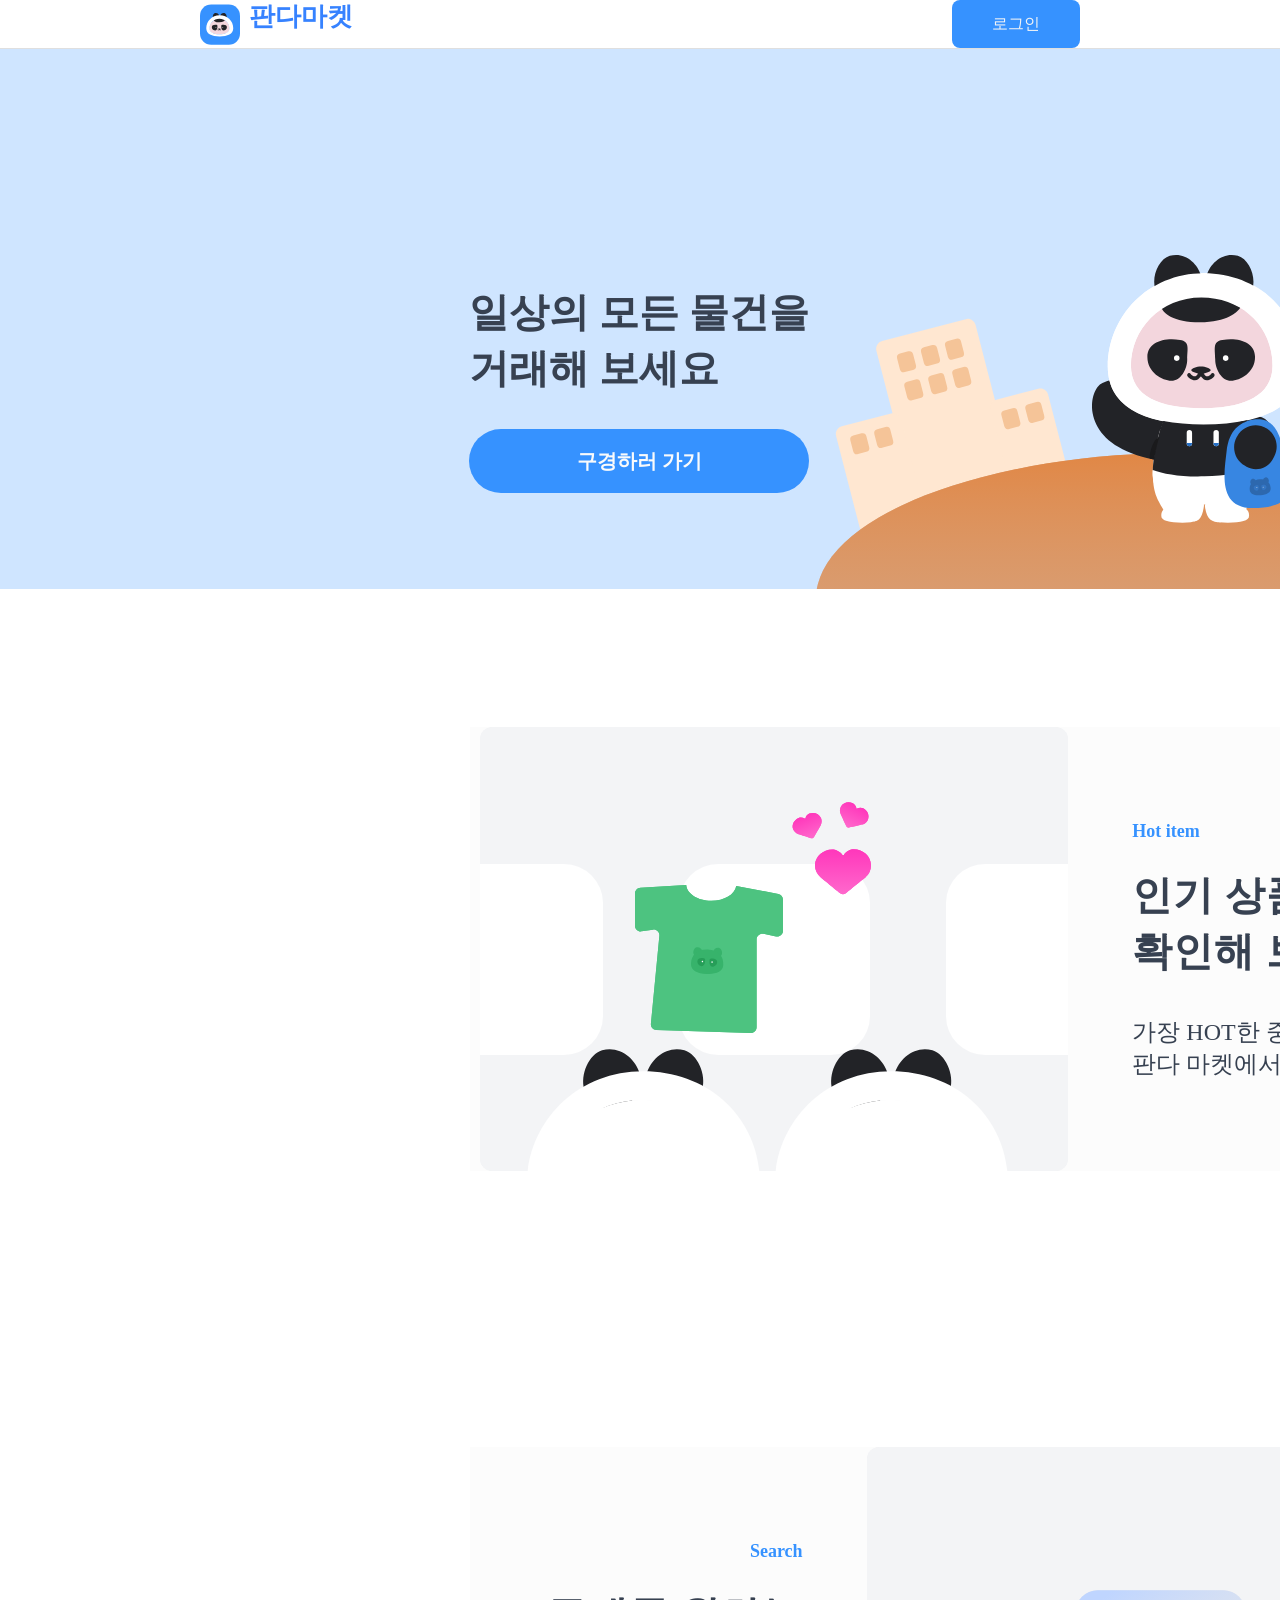
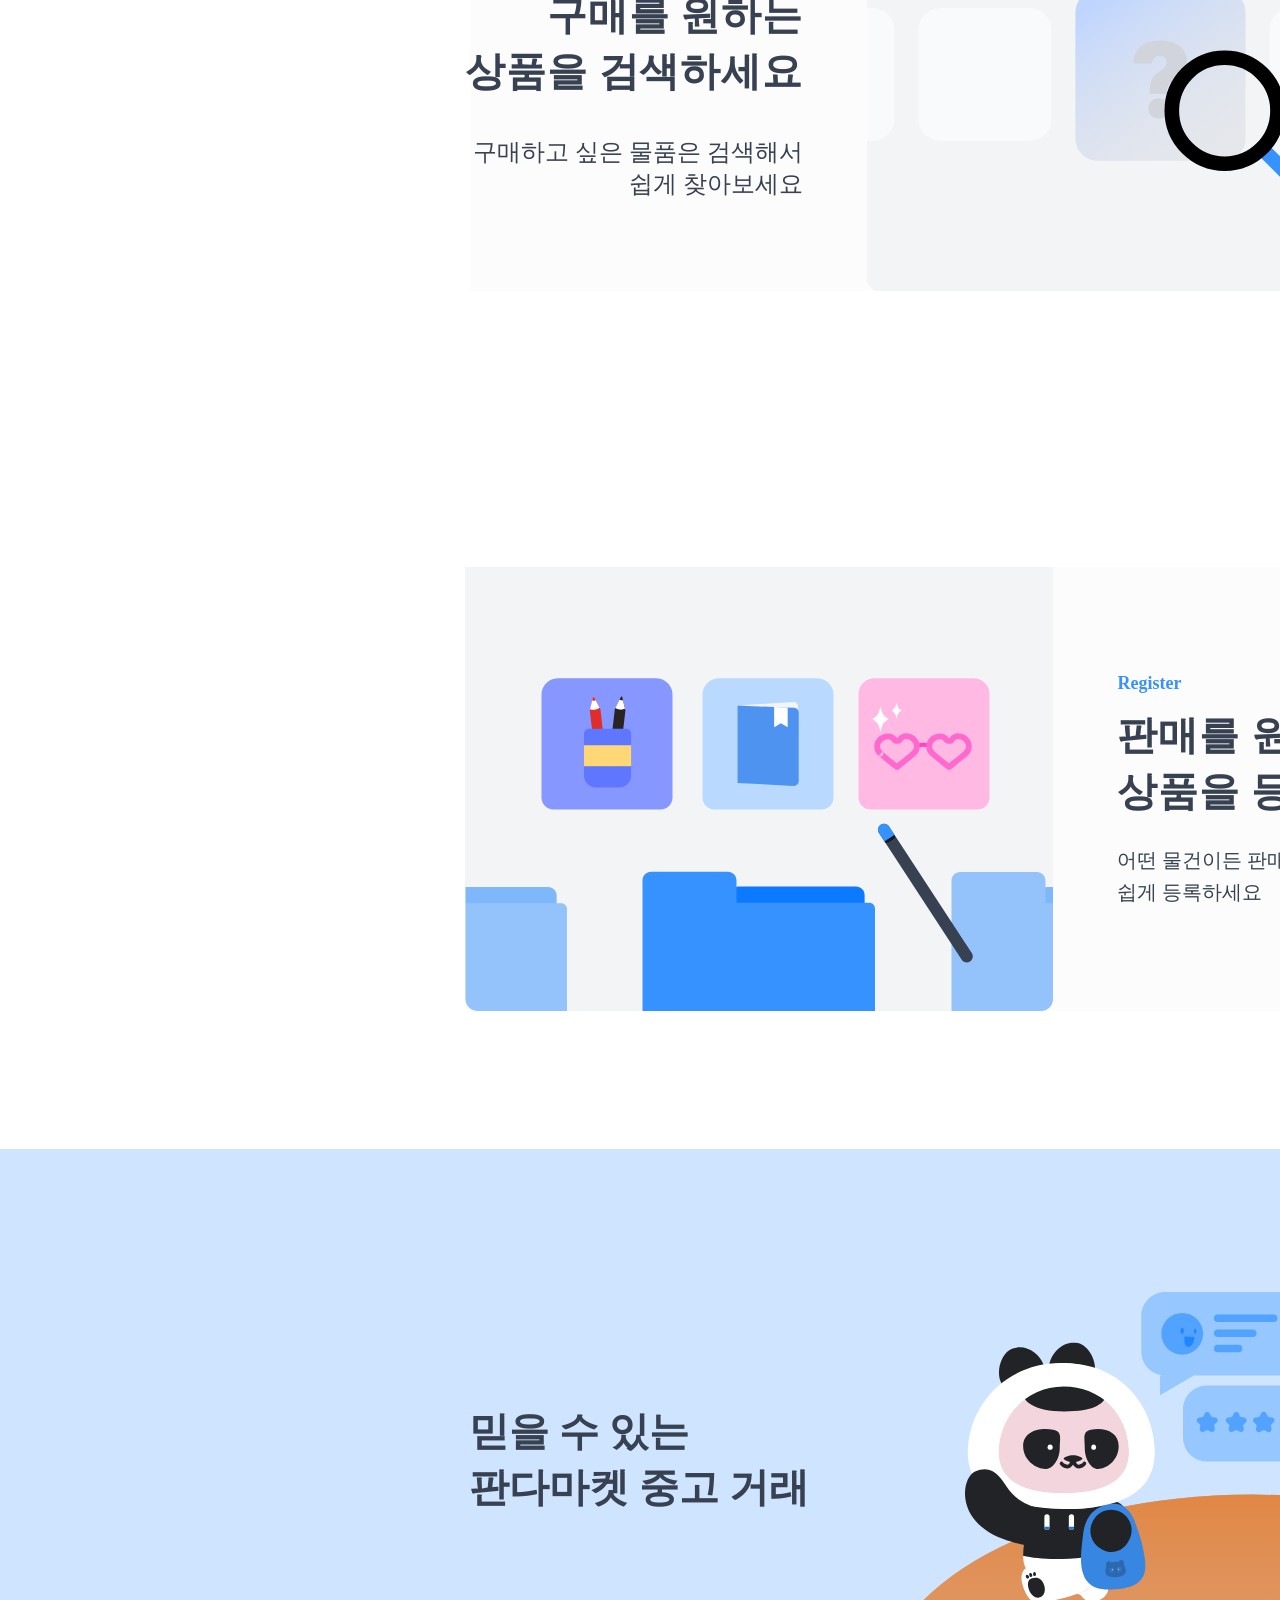
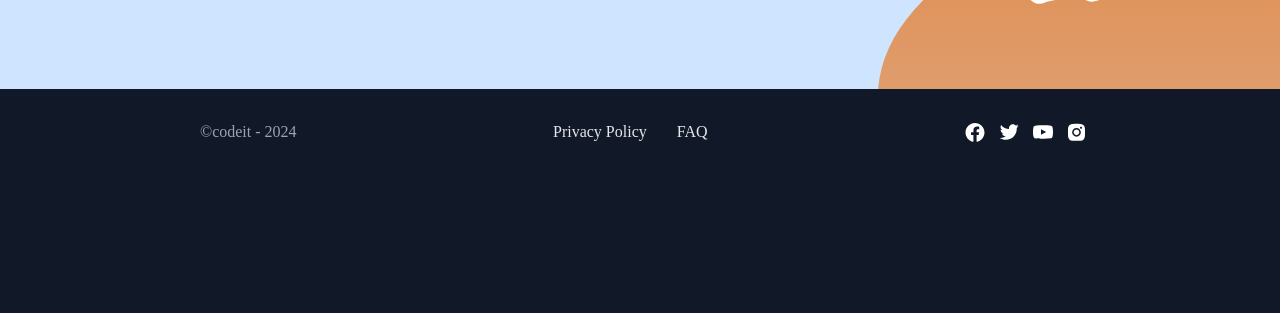
==== commit 4f843dda: "login.js 유효성 검증,비밀번호 아이콘" ====
--- a/index.html
+++ b/index.html
@@ -3,18 +3,19 @@
   <head>
     <meta charset="utf-8">
     <title>Mission 1</title>
-    <link rel="stylesheet" href="./style.css">
-    <link rel="stylesheet" href="./reset.css">
+    <link rel="stylesheet" href="./css/style.css">
+    <link rel="stylesheet" href="./css/reset.css">
   </head>
   <body>
-    <header class="container">
-      <div class="logo">
+    <header class="header">
+      <div class="logo-area">
         <img src="./imges/판다 얼굴.svg" alt="로고"/>
-        <h1 class="title">판다마켓</h1>
+        <h1 class="site-title">판다마켓</h1>
       </div>
-        <a class="a_login" href="/login">로그인</a>
+        <a class="btn_login" href="/login">로그인</a>
     </header>
-    <div class="top">
+
+    <section class="top">
       <div class="frame">
           <div class="link1">
             <div class="deal">일상의 모든 물건을</br> 거래해 보세요</div>
@@ -24,9 +25,10 @@
             <img src="./imges/Img_home_top.svg" alt="판다탑"/>
           </div>
       </div>
-    </div>
-    <div class="thebody">
-        <div class="section1">
+    </section>
+
+    <main class="main-content">
+        <section class="first-section">
           <div class="box1">
               <div class="homeimg1"><img src="./imges/Img_home_01.svg" alt="홈1" /></div>
               <div class="tx1">
@@ -35,8 +37,9 @@
                 <div class="text3">가장 HOT한 중고거래 물품을</br>판다 마켓에서 확인해 보세요</div>
               </div>
           </div>
-        </div>
-        <div class="section2">
+        </section>
+        
+        <section class="second-section">
           <div class="box2">
               <div class="tx2">
                 <div class="text11">Search</div>
@@ -45,8 +48,9 @@
               </div>
               <div class="homeimg1"><img src="./imges/Img_home_02.svg" alt="홈2"/></div>
           </div>
-        </div>
-        <div class="section3">
+        </section>
+
+        <section class="third-section">
           <div class="box3">
             <div class="homeimg3"><img src="./imges/Img_home_03.svg" alt="홈3"/></div>
             <div class="tx1">
@@ -56,9 +60,10 @@
             </div>
           </div>
         </div>
-      </div>
-    </div>
-    <div class="bottom">
+        </section>
+    </main>
+
+    <section class="bottom">
       <div class="frame2">
         <div class="link2">
           <div class="deal2">믿을 수 있는</br> 판다마켓 중고 거래</div>
@@ -66,20 +71,21 @@
         <div class="panda_full2">
             <img src="./imges/Img_home_bottom.svg" alt="판다바텀" />
         </div>
-    </div>
-    </div>
-    <footer class="navigation2">
+      </div>
+    </section>
+
+    <footer class="footer">
         <div class="footerframe">
-          <div class="footertext">©codeit - 2024</div>
-          <div class="footertext2">
-            <a class="ft" href="/privacy">Privacy Policy</a>
-            <a class="ft" href="/faq">FAQ</a>
+          <div class="copyright">©codeit - 2024</div>
+          <div class="footer-links">
+            <a class="footer-link" href="/privacy">Privacy Policy</a>
+            <a class="footer-link" href="/faq">FAQ</a>
           </div>
-          <div class="footerimg">
-            <a href="https://www.facebook.com" target="_blank"><img class="footericon" src="./imges/Group.svg" alt="페이스북"/> </a>
-            <a href="https://www.twitter.com" target="_blank"><img class="footericon" src="./imges/ic_twitter.svg" alt="트위터"/></a>
-            <a href="https://www.youtube.com" target="_blank"><img class="footericon" src="./imges/Group2.svg" alt="유튜브"/></a>
-            <a href="https://www.instagram.com" target="_blank"><img class="footericon" src="./imges/ic_instagram.svg" alt="인스타그램"/></a>
+          <div class="footer-icons">
+            <a href="https://www.facebook.com" target="_blank"><img class="footer-icon" src="./imges/Group.svg" alt="페이스북"/> </a>
+            <a href="https://www.twitter.com" target="_blank"><img class="footer-icon" src="./imges/ic_twitter.svg" alt="트위터"/></a>
+            <a href="https://www.youtube.com" target="_blank"><img class="footer-icon" src="./imges/Group2.svg" alt="유튜브"/></a>
+            <a href="https://www.instagram.com" target="_blank"><img class="footer-icon" src="./imges/ic_instagram.svg" alt="인스타그램"/></a>
           </div>
         </div>
     </footer>
--- a/css/style.css
+++ b/css/style.css
@@ -0,0 +1,428 @@
+@font-face {
+    font-family: 'Pretendard';
+    src: url('./PretendardVariable.woff2') format('woff2');
+    font-weight: normal;
+    font-style: normal;
+  }
+
+.header{
+    position: sticky;
+    width: 100%;
+    display: flex;
+    justify-content: space-between;
+    align-items: center;
+    margin: 0 auto;
+    padding: 0 12.5rem;
+    box-sizing: border-box;
+    border-bottom: 0.1rem solid #dfdfdf;
+    top: 0;
+    z-index: 100;
+    background-color: #fff;
+}
+
+.logo-area{
+    display: flex;
+    gap: 0.537rem;
+}
+
+.site-title{
+    color: #3682ff;
+    font-family: "ROKAF Sans";
+    font-size: 1.602rem;
+    font-weight: 700;
+    white-space: nowrap;
+}
+
+.btn_login{
+    white-space: nowrap;
+    text-decoration: none;
+    display: flex;
+    width: 8rem;
+    height: 3rem;
+    justify-content: center;
+    align-items: center;
+    border-radius: 0.5rem;
+    background-color: #3692ff;
+    color: #f3f4f6;
+    font-family: Pretendard;
+    cursor: pointer;
+}
+
+.top, .bottom{
+    background-color: #cfe5ff;
+    height: 33.75rem;
+    flex-shrink: 0;
+    width: 100%;
+}
+
+.frame{
+    max-width: 69.375rem;
+    width: 100%;
+    display: inline-flex;
+    align-items: center;
+    gap: 0.4375rem;
+    margin: 12.5rem 25.3125rem 0rem;
+    padding: 0 5vw;
+    box-sizing: border-box;
+}
+
+.link1, link2{
+    display: flex;
+    padding-bottom: 3.75rem;
+    flex-direction: column;
+    justify-content: center;
+    align-items: flex-start;
+    gap: 2rem;
+}
+
+.deal{
+    color: #374151;
+    font-family: Pretendard;
+    font-size: 2.5rem;
+    font-style: normal;
+    font-weight: 700;
+    line-height: 140%;
+    flex-shrink: 0;
+    white-space: nowrap;
+}
+
+.look{
+    display: flex;
+    padding: 1rem 7.75rem;
+    justify-content: center;
+    align-items: center;
+    gap: 0.625rem;
+    border-radius: 2.5rem;
+    background-color: #3692ff;
+    text-decoration: none;
+}
+.looktext{
+    color: #f9fafb;
+    text-align: center;
+    font-family: Pretendard;
+    font-size: 1.25rem;
+    font-style: normal;
+    font-weight: 600;
+    line-height: 2rem;
+    flex-shrink: 0;
+    cursor: pointer;
+}
+
+.panda_full{
+    display: flex;
+    width: 46.625rem;
+    height: 21.25rem;
+    justify-content: center;
+    align-items: center;
+    flex-shrink: 0;
+    position: relative;
+}
+
+.main-content {
+    display: inline-flex;
+    flex-direction: column;
+    align-items: flex-start;
+    max-width: 120rem;
+}
+
+.first-section{
+    flex-shrink: 0;
+    display: flex;
+    background-color: #fff;
+    padding: 8.625rem 21.5rem;
+    flex-direction: column;
+    justify-content: center;
+    align-items: center;
+    gap: 0.625rem;
+    position: relative;
+    max-width: 120rem;
+}
+
+.second-section{
+    display: flex;
+    background-color: #fff;
+    padding: 8.624rem 21.375rem;
+    flex-direction: column;
+    justify-content: center;
+    align-items: center;
+    gap: 0.625rem;
+    position: relative;
+    max-width: 120rem;
+}
+
+.third-section{
+    display: flex;
+    background-color: #fff;
+    max-width: 120rem;
+    padding: 8.625rem 22.5rem;
+    flex-direction: column;
+    justify-content: center;
+    align-items: center;
+    gap: 0.625rem;
+    position: relative;
+}
+
+.box1{
+    display: inline-flex;
+    width: 61.25rem; /* 980px */
+    height: 27.75rem; /* 444px */
+    justify-content: center;
+    align-items: center;
+    gap: 4rem;
+    margin: 0 7.875rem;
+    position: relative;
+    background-color: #fcfcfc;
+}
+
+.homeimg1{
+    position: relative;
+    display: flex;
+    width: 36.75rem;
+    height: 27.75rem;
+    justify-content: center;
+    align-items: center;
+    flex-shrink: 0;
+    border-radius: 0.75rem;
+    background-color: #f3f4f6;
+    overflow: hidden;
+}
+
+.tx1{
+    display: flex;
+    flex-direction: column;
+    align-items: flex-start;
+    gap: 0.75rem;
+    left: 4rem;
+    z-index: 10;
+    flex-shrink: 0;
+}
+
+.text1{
+    color: #3692ff;
+    font-family: Pretendard;
+    font-size: 1.125rem;
+    font-style: normal;
+    font-weight: 700;
+    line-height: 1.625rem;
+}
+
+.text2{
+    color: #374151;
+    font-family: Pretendard;
+    font-size: 2.5rem;
+    font-style: normal;
+    font-weight: 700;
+    line-height: 140%;
+    letter-spacing: 0.05rem;
+    padding: 0.75rem 0 1.5rem 0;
+}
+
+.text3{
+    color: #374151;
+    font-family: Pretendard;
+    font-size: 1.5rem;
+    font-style: normal;
+    font-weight: 500;
+    line-height: 2rem;
+}
+
+.box2{
+    display: flex;
+    width: 61.25rem;
+    height: 27.75rem;
+    justify-content: center;
+    align-items: center;
+    gap: 4rem;
+    margin: 0 8rem;
+    position: relative;
+    background-color: #fcfcfc;
+}
+
+.tx2{
+    display: flex;
+    flex-direction: column;
+    gap: 0.75rem;
+    right: 4rem;
+    z-index: 5;
+    flex-shrink: 0;
+}
+
+.text11{
+    color: #3692ff;
+    text-align: right;
+    font-family: Pretendard;
+    font-size: 1.125rem;
+    font-style: normal;
+    font-weight: 700;
+    line-height: 1.625rem;
+}
+
+.text22{
+    color: #374151;
+    text-align: right;
+    font-family: Pretendard;
+    font-size: 2.5rem;
+    font-style: normal;
+    font-weight: 700;
+    line-height: 140%;
+    letter-spacing: 0.05rem;
+    padding: 0.75rem 0 1.5rem 0;
+}
+
+.text33{
+    color: #374151;
+    text-align: right;
+    font-family: Pretendard;
+    font-size: 1.5rem;
+    font-style: normal;
+    font-weight: 500;
+    line-height: 2rem;
+}
+
+.box3{
+    display: flex;
+    width: 61.25rem;
+    height: 27.75rem;
+    justify-content: center;
+    align-items: center;
+    gap: 4rem;
+    margin: 0 6.875rem;
+    position: relative;
+    background-color: #fcfcfc;
+}
+
+.homeimg3{
+    position: relative;
+    display: flex;
+    width: 36.75rem;
+    height: 27.75rem;
+    justify-content: center;
+    align-items: center;
+    flex-shrink: 0;
+    border-radius: 0 0 0.75rem 0.75rem;
+    background-color: #f3f4f6;
+    overflow: hidden;
+}
+
+.text3333{
+    color: #374151;
+    font-family: Pretendard;
+    font-size: 1.25rem;
+    font-style: normal;
+    font-weight: 500;
+    line-height: 2rem;
+}
+
+.frame2{
+    max-width: 1110px;
+    width: 100%;
+    display: inline-flex;
+    align-items: center;
+    gap: 4.3125rem;
+    margin: 8.94rem 25.3rem 0 25.3rem;
+    padding: 0 5vw;
+    box-sizing: border-box;
+}
+
+.link2{
+    display: flex;
+    padding-bottom: 3.75rem;
+    flex-direction: column;
+    justify-content: center;
+    align-items: flex-start;
+    gap: 0.625rem;
+    flex-shrink: 0;
+}
+
+.deal2{
+    display: flex;
+    /* padding-bottom: 60px; */
+    justify-content: center;
+    align-items: center;
+    gap: 0.625rem;
+    flex-shrink: 0;
+    color: #374151;
+    font-family: Pretendard;
+    font-size: 2.5rem;
+    font-style: normal;
+    font-weight: 700;
+    line-height: 140%;
+}
+
+.panda_full2{
+    position: relative;
+    display: flex;
+    width: 46.625rem;
+    height: 24.8125rem;
+    justify-content: center;
+    align-items: center;
+    flex-shrink: 0;
+}
+
+.footer{
+    display: flex;
+    max-width: 120rem;
+    height: 10rem;
+    padding: 2rem 0;
+    flex-direction: column;
+    align-items: flex-start;
+    gap: 0.625rem;
+    flex-shrink: 0;
+    background-color: #111827;
+}
+
+.footerframe{
+    display: flex;
+    justify-content: space-between;
+    align-items: center;
+    align-self: stretch;
+    max-width: 100%;
+    padding: 0 12.5rem;
+    box-sizing: border-box;
+    z-index: 10;
+}
+
+.copyright{
+    color: #9ca3af;
+    text-align: center;
+    font-family: Pretemdard;
+    font-size: 1rem;
+    font-style: normal;
+    font-weight: 400;
+    line-height: normal;
+}
+
+.footer-links{
+    display: flex;
+    align-items: flex-start;
+    gap: 1.875rem;
+}
+
+.footer-link{
+    color: #e5e7eb;
+    text-align: center;
+    font-family: Pretemdard;
+    font-size: 1rem;
+    font-style: normal;
+    font-weight: 400;
+    line-height: normal;
+    cursor: pointer;
+    text-decoration: none;
+}
+
+.footer-icons{
+    display: flex;
+    width: 7.25rem;
+    align-items: flex-start;
+    gap: 0.75rem;
+}
+
+.footer-icon{
+    display: flex;
+    width: 1.25rem;
+    height: 1.25rem;
+    padding: 0.0533rem 0.0625rem 0.0717rem 0.0625rem;
+    justify-content: center;
+    align-items: center;
+    flex-shrink: 0;
+}
